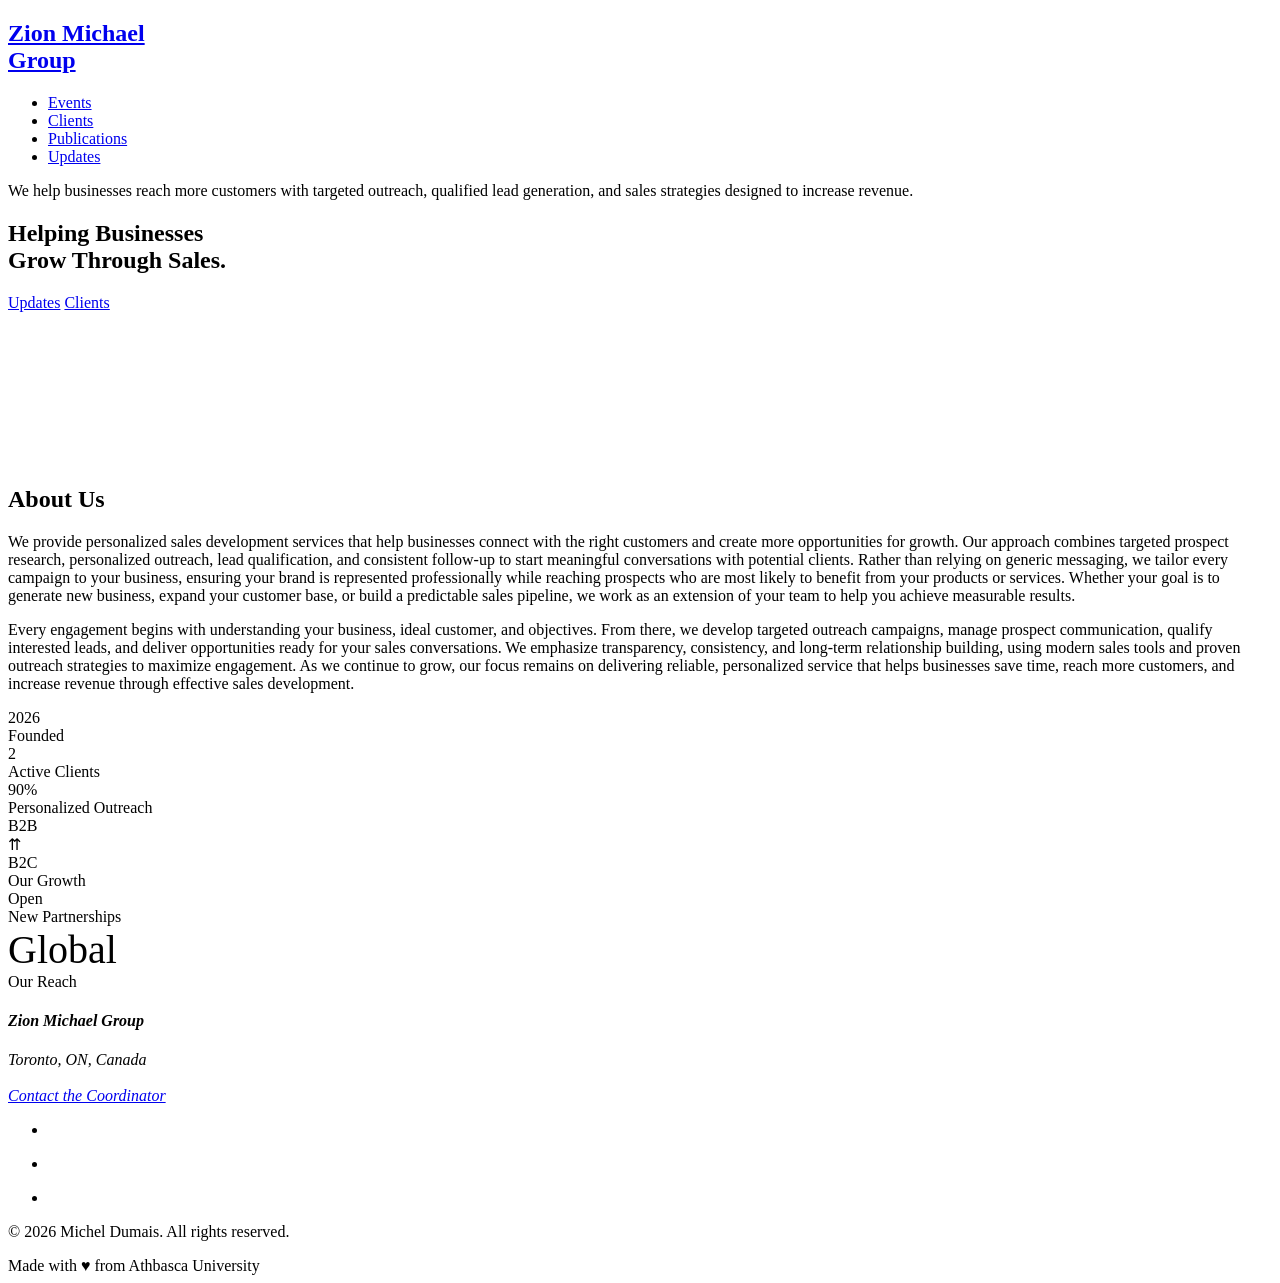
==== index.html @ 9daa804e "Update index.html" ====
<!DOCTYPE html>
<html lang="en">

<head>
  <!-- ================================
         META & PAGE SETTINGS
    ================================= -->
  <meta charset="UTF-8">
  <meta name="viewport" content="width=device-width, initial-scale=1.0">
  <title> Home M&Z Sales Development</title>
  <link rel="icon" type="image/png" href="../assets/logo.png">
  <!-- ================================
         STYLESHEETS
    ================================= -->
  <link rel="stylesheet" type="text/css" href="./css/styles-boilerplate.css">

  <!-- Google Fonts -->
  <link rel="preconnect" href="https://fonts.googleapis.com">
  <link rel="preconnect" href="https://fonts.gstatic.com" crossorigin>
  <link href="https://fonts.googleapis.com/css2?family=Inter:wght@300;400;500;600;700&display=swap" rel="stylesheet">
</head>

<body>
  <!-- ================================
         HEADER & NAVIGATION
    ================================= -->
  <header>
    <nav>
      </h1>
      <div class="container">

        <h1 class="logo">
          <a href="./index.html">
            <div 
              style="display: block; margin-top: 10px; margin-bottom: 20px;"
            >Zion Michael<div>
            <span>Group<br></span>
          </a>
        </h1>

        <ul class="site-nav">
          <li><a href="./html/events.html"><i class="fa fa-home site-nav--icon"></i>Events</a></li>
          <li><a href="./html/members.html"><i class="fa fa-info site-nav--icon"></i>Clients</a></li>
          <li><a href="./html/publications.html"><i class="fa fa-pencil site-nav--icon"></i>Publications</a></li>
          <li><a href="./html/updates.html"><i class="fa fa-pencil site-nav--icon"></i>Updates</a></li>
        </ul>

        <div class="menu-toggle">
          <div class="hamburger"></div>
        </div>
      </div>
    </nav>
  </header>


  <!-- ================================
         HERO / INFO SECTION
    ================================= -->
  <section class="info">
    <p class="tagline">
  We help businesses reach more customers with targeted outreach, qualified lead
  generation, and sales strategies designed to increase revenue.
    </p>
    <h1>Helping Businesses<br>Grow Through Sales.</h1> 
      <div class="actions">
        <a class="btn-primary" href="./html/updates.html">Updates</a>
        <a class="btn-secondary" href="./html/members.html">Clients</a>
    </div>
  </section>

  <!-- ================================
         BANNER / ANIMATION SECTION
    ================================= -->
  <!-- <div class="banner">
    <div id="stage-container">
      <div id="stage"></div>
    </div>
  </div> -->
  <div class="banner">
  <video 
    class="hero-video"
    autoplay
    muted
    loop
    playsinline
  >
    <source src="./assets/banner.mp4" type="video/mp4">
  </video>
</div>

  <!-- ================================
         CONTENT
    ================================= -->
    <section class="content-stats">
      <div class="container">
        <!-- Column 1: Text -->
        <div class="content-text">
          <h2>About Us</h2>
          <p>
            We provide personalized sales development services that help businesses connect with the right customers and create more
            opportunities for growth. Our approach combines targeted prospect research, personalized outreach, lead qualification,
            and consistent follow-up to start meaningful conversations with potential clients. Rather than relying on generic
            messaging, we tailor every campaign to your business, ensuring your brand is represented professionally while reaching
            prospects who are most likely to benefit from your products or services. Whether your goal is to generate new business,
            expand your customer base, or build a predictable sales pipeline, we work as an extension of your team to help you
            achieve measurable results.
          </p>
          <p>
            Every engagement begins with understanding your business, ideal customer, and objectives. From there, we develop
            targeted outreach campaigns, manage prospect communication, qualify interested leads, and deliver opportunities ready
            for your sales conversations. We emphasize transparency, consistency, and long-term relationship building, using
            modern sales tools and proven outreach strategies to maximize engagement. As we continue to grow, our focus remains
            on delivering reliable, personalized service that helps businesses save time, reach more customers, and increase
            revenue through effective sales development.
          </p>
        </div>
    
        <!-- Column 2: Statistics -->
        <div class="content-stats-boxes">
          <div class="stat-box">
            <div class="stat-number">2026</div>
            <div class="stat-label">Founded</div>
          </div>

          <div class="stat-box">
            <div class="stat-number">2</div>
            <div class="stat-label">Active Clients</div>
          </div>

          <div class="stat-box">
            <div class="stat-number">90%</div>
            <div class="stat-label">Personalized Outreach</div>
          </div>

          <div class="stat-box">
            <div class="stat-number">B2B<br>⇈<br>B2C</div>
            <div class="stat-label">Our Growth</div>
          </div>

          <div class="stat-box">
            <div class="stat-number">Open</div>
            <div class="stat-label">New Partnerships</div>
          </div>

          <div class="stat-box">
            <div class="stat-number" style="font-size: 40px;">Global</div>
            <div class="stat-label">Our Reach</div>
          </div>
        </div>
      </div>
    </section>
  <!-- ================================
         FOOTER
    ================================= -->
      <footer class="footer">
        <div class="footer__addr">
          <h1><span></span></h1>
          <address>
            <h4>Zion Michael Group</h4>
            Toronto, ON, Canada<br><br>
              <a class="footer__btn" href="mailto:mdeosaran1@learn.athabascau.ca@gmail.com">Contact the Coordinator</a>
          </address>
        </div>
      
        <ul class="footer__nav">
          <li class="nav__item">
            <!-- <h2 class="nav__title">Media</h2> -->
            <ul class="nav__ul">
              <!-- <li><a href="#">Online</a></li>
                <li><a href="#">Print</a></li>
                <li><a href="#">Alternative Ads</a></li> -->
            </ul>
          </li>
          <li class="nav__item nav__item--extra">
            <!-- <h2 class="nav__title">Technology</h2> -->
            <ul class="nav__ul nav__ul--extra">
              <!-- <li><a href="#">Hardware Design</a></li>
                <li><a href="#">Software Design</a></li>
                <li><a href="#">Digital Signage</a></li>
                <li><a href="#">Automation</a></li>
                <li><a href="#">Artificial Intelligence</a></li>
                <li><a href="#">IoT</a></li> -->
            </ul>
          </li>
          <li class="nav__item">
            <!-- <h2 class="nav__title">Legal</h2> -->
            <ul class="nav__ul">
              <!-- <li><a href="#">Privacy Policy</a></li>
                <li><a href="#">Terms of Use</a></li>
                <li><a href="#">Sitemap</a></li> -->
            </ul>
          </li>
        </ul>
      
        <!-- Small, centered Typeform embed -->
        <div class="footer__form-container">
          <div data-tf-live="01KF851VYP9SKPJ0FRV0RK702W"></div>
          <script src="//embed.typeform.com/next/embed.js"></script>
        </div>
      
      
        <div class="legal">
          <p>&copy; 2026 Michel Dumais. All rights reserved.</p>
          <div class="legal__links">
            <span>Made with <span class="heart"> ♥ </span> from Athbasca University</span>
          </div>
        </div>
      </footer>

  <!-- ================================
         SCRIPTS
    ================================= -->
  <script src="https://code.jquery.com/jquery-3.7.1.min.js"></script>
  <!-- <script src="./js/ascii-graphics.js"></script>
    -->
  <script>
    // Initialize settings and accessibility
    document.addEventListener("DOMContentLoaded", () => {
      SettingsManager.load();
      SettingsManager.apply();
      Accessibility.init();
    });

    // Mobile menu toggle
    $('.menu-toggle').click(function () {
      $('.site-nav').toggleClass('site-nav--open', 500);
      $(this).toggleClass('open');
    });
  </script>

</body>

</html>
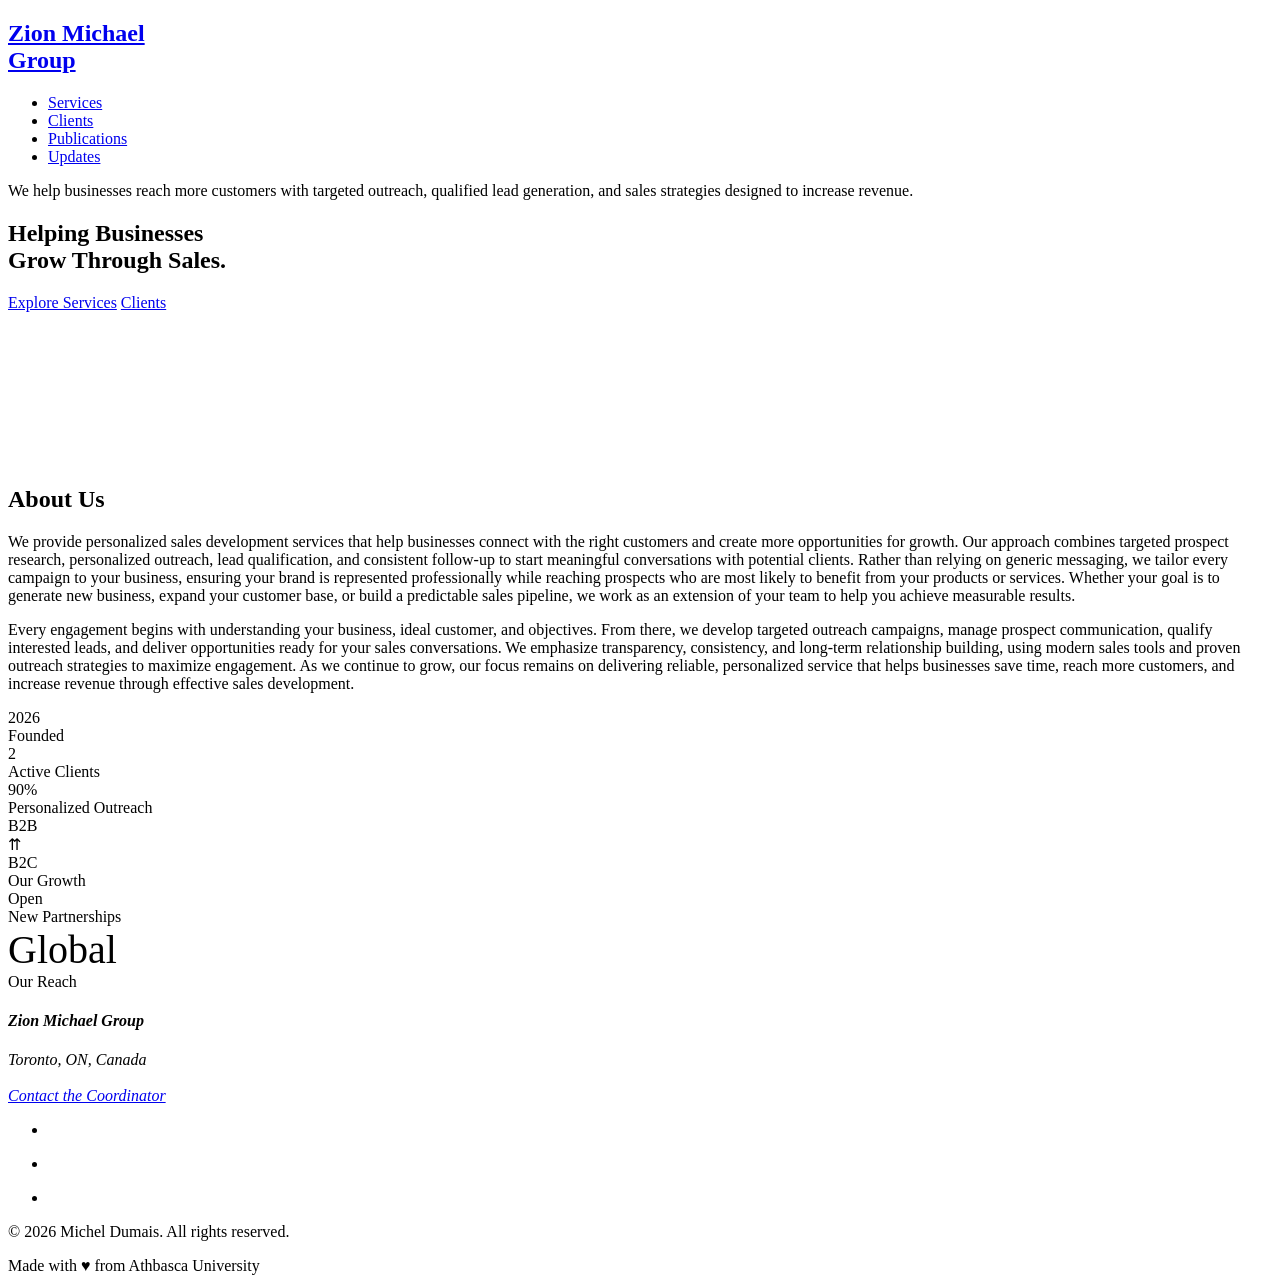
==== commit ca858441: "Add service pricing pages, quote requests, and Cal.com booking" ====
--- a/index.html
+++ b/index.html
@@ -1,233 +1,233 @@
-<!DOCTYPE html>
-<html lang="en">
-
-<head>
-  <!-- ================================
-         META & PAGE SETTINGS
-    ================================= -->
-  <meta charset="UTF-8">
-  <meta name="viewport" content="width=device-width, initial-scale=1.0">
-  <title> Home M&Z Sales Development</title>
-  <link rel="icon" type="image/png" href="../assets/logo.png">
-  <!-- ================================
-         STYLESHEETS
-    ================================= -->
-  <link rel="stylesheet" type="text/css" href="./css/styles-boilerplate.css">
-
-  <!-- Google Fonts -->
-  <link rel="preconnect" href="https://fonts.googleapis.com">
-  <link rel="preconnect" href="https://fonts.gstatic.com" crossorigin>
-  <link href="https://fonts.googleapis.com/css2?family=Inter:wght@300;400;500;600;700&display=swap" rel="stylesheet">
-</head>
-
-<body>
-  <!-- ================================
-         HEADER & NAVIGATION
-    ================================= -->
-  <header>
-    <nav>
-      </h1>
-      <div class="container">
-
-        <h1 class="logo">
-          <a href="./index.html">
-            <div 
-              style="display: block; margin-top: 10px; margin-bottom: 20px;"
-            >Zion Michael<div>
-            <span>Group<br></span>
-          </a>
-        </h1>
-
-        <ul class="site-nav">
-          <li><a href="./html/events.html"><i class="fa fa-home site-nav--icon"></i>Events</a></li>
-          <li><a href="./html/members.html"><i class="fa fa-info site-nav--icon"></i>Clients</a></li>
-          <li><a href="./html/publications.html"><i class="fa fa-pencil site-nav--icon"></i>Publications</a></li>
-          <li><a href="./html/updates.html"><i class="fa fa-pencil site-nav--icon"></i>Updates</a></li>
-        </ul>
-
-        <div class="menu-toggle">
-          <div class="hamburger"></div>
-        </div>
-      </div>
-    </nav>
-  </header>
-
-
-  <!-- ================================
-         HERO / INFO SECTION
-    ================================= -->
-  <section class="info">
-    <p class="tagline">
-  We help businesses reach more customers with targeted outreach, qualified lead
-  generation, and sales strategies designed to increase revenue.
-    </p>
-    <h1>Helping Businesses<br>Grow Through Sales.</h1> 
-      <div class="actions">
-        <a class="btn-primary" href="./html/updates.html">Updates</a>
-        <a class="btn-secondary" href="./html/members.html">Clients</a>
-    </div>
-  </section>
-
-  <!-- ================================
-         BANNER / ANIMATION SECTION
-    ================================= -->
-  <!-- <div class="banner">
-    <div id="stage-container">
-      <div id="stage"></div>
-    </div>
-  </div> -->
-  <div class="banner">
-  <video 
-    class="hero-video"
-    autoplay
-    muted
-    loop
-    playsinline
-  >
-    <source src="./assets/banner.mp4" type="video/mp4">
-  </video>
-</div>
-
-  <!-- ================================
-         CONTENT
-    ================================= -->
-    <section class="content-stats">
-      <div class="container">
-        <!-- Column 1: Text -->
-        <div class="content-text">
-          <h2>About Us</h2>
-          <p>
-            We provide personalized sales development services that help businesses connect with the right customers and create more
-            opportunities for growth. Our approach combines targeted prospect research, personalized outreach, lead qualification,
-            and consistent follow-up to start meaningful conversations with potential clients. Rather than relying on generic
-            messaging, we tailor every campaign to your business, ensuring your brand is represented professionally while reaching
-            prospects who are most likely to benefit from your products or services. Whether your goal is to generate new business,
-            expand your customer base, or build a predictable sales pipeline, we work as an extension of your team to help you
-            achieve measurable results.
-          </p>
-          <p>
-            Every engagement begins with understanding your business, ideal customer, and objectives. From there, we develop
-            targeted outreach campaigns, manage prospect communication, qualify interested leads, and deliver opportunities ready
-            for your sales conversations. We emphasize transparency, consistency, and long-term relationship building, using
-            modern sales tools and proven outreach strategies to maximize engagement. As we continue to grow, our focus remains
-            on delivering reliable, personalized service that helps businesses save time, reach more customers, and increase
-            revenue through effective sales development.
-          </p>
-        </div>
-    
-        <!-- Column 2: Statistics -->
-        <div class="content-stats-boxes">
-          <div class="stat-box">
-            <div class="stat-number">2026</div>
-            <div class="stat-label">Founded</div>
-          </div>
-
-          <div class="stat-box">
-            <div class="stat-number">2</div>
-            <div class="stat-label">Active Clients</div>
-          </div>
-
-          <div class="stat-box">
-            <div class="stat-number">90%</div>
-            <div class="stat-label">Personalized Outreach</div>
-          </div>
-
-          <div class="stat-box">
-            <div class="stat-number">B2B<br>⇈<br>B2C</div>
-            <div class="stat-label">Our Growth</div>
-          </div>
-
-          <div class="stat-box">
-            <div class="stat-number">Open</div>
-            <div class="stat-label">New Partnerships</div>
-          </div>
-
-          <div class="stat-box">
-            <div class="stat-number" style="font-size: 40px;">Global</div>
-            <div class="stat-label">Our Reach</div>
-          </div>
-        </div>
-      </div>
-    </section>
-  <!-- ================================
-         FOOTER
-    ================================= -->
-      <footer class="footer">
-        <div class="footer__addr">
-          <h1><span></span></h1>
-          <address>
-            <h4>Zion Michael Group</h4>
-            Toronto, ON, Canada<br><br>
-              <a class="footer__btn" href="mailto:mdeosaran1@learn.athabascau.ca@gmail.com">Contact the Coordinator</a>
-          </address>
-        </div>
-      
-        <ul class="footer__nav">
-          <li class="nav__item">
-            <!-- <h2 class="nav__title">Media</h2> -->
-            <ul class="nav__ul">
-              <!-- <li><a href="#">Online</a></li>
-                <li><a href="#">Print</a></li>
-                <li><a href="#">Alternative Ads</a></li> -->
-            </ul>
-          </li>
-          <li class="nav__item nav__item--extra">
-            <!-- <h2 class="nav__title">Technology</h2> -->
-            <ul class="nav__ul nav__ul--extra">
-              <!-- <li><a href="#">Hardware Design</a></li>
-                <li><a href="#">Software Design</a></li>
-                <li><a href="#">Digital Signage</a></li>
-                <li><a href="#">Automation</a></li>
-                <li><a href="#">Artificial Intelligence</a></li>
-                <li><a href="#">IoT</a></li> -->
-            </ul>
-          </li>
-          <li class="nav__item">
-            <!-- <h2 class="nav__title">Legal</h2> -->
-            <ul class="nav__ul">
-              <!-- <li><a href="#">Privacy Policy</a></li>
-                <li><a href="#">Terms of Use</a></li>
-                <li><a href="#">Sitemap</a></li> -->
-            </ul>
-          </li>
-        </ul>
-      
-        <!-- Small, centered Typeform embed -->
-        <div class="footer__form-container">
-          <div data-tf-live="01KF851VYP9SKPJ0FRV0RK702W"></div>
-          <script src="//embed.typeform.com/next/embed.js"></script>
-        </div>
-      
-      
-        <div class="legal">
-          <p>&copy; 2026 Michel Dumais. All rights reserved.</p>
-          <div class="legal__links">
-            <span>Made with <span class="heart"> ♥ </span> from Athbasca University</span>
-          </div>
-        </div>
-      </footer>
-
-  <!-- ================================
-         SCRIPTS
-    ================================= -->
-  <script src="https://code.jquery.com/jquery-3.7.1.min.js"></script>
-  <!-- <script src="./js/ascii-graphics.js"></script>
-    -->
-  <script>
-    // Initialize settings and accessibility
-    document.addEventListener("DOMContentLoaded", () => {
-      SettingsManager.load();
-      SettingsManager.apply();
-      Accessibility.init();
-    });
-
-    // Mobile menu toggle
-    $('.menu-toggle').click(function () {
-      $('.site-nav').toggleClass('site-nav--open', 500);
-      $(this).toggleClass('open');
-    });
-  </script>
-
-</body>
-
-</html>
+<!DOCTYPE html>
+<html lang="en">
+
+<head>
+  <!-- ================================
+         META & PAGE SETTINGS
+    ================================= -->
+  <meta charset="UTF-8">
+  <meta name="viewport" content="width=device-width, initial-scale=1.0">
+  <title> Home | Zion Michael Group</title>
+  <link rel="icon" type="image/png" href="../assets/logo.png">
+  <!-- ================================
+         STYLESHEETS
+    ================================= -->
+  <link rel="stylesheet" type="text/css" href="./css/styles-boilerplate.css">
+
+  <!-- Google Fonts -->
+  <link rel="preconnect" href="https://fonts.googleapis.com">
+  <link rel="preconnect" href="https://fonts.gstatic.com" crossorigin>
+  <link href="https://fonts.googleapis.com/css2?family=Inter:wght@300;400;500;600;700&display=swap" rel="stylesheet">
+</head>
+
+<body>
+  <!-- ================================
+         HEADER & NAVIGATION
+    ================================= -->
+  <header>
+    <nav>
+      </h1>
+      <div class="container">
+
+        <h1 class="logo">
+          <a href="./index.html">
+            <div 
+              style="display: block; margin-top: 10px; margin-bottom: 20px;"
+            >Zion Michael<div>
+            <span>Group<br></span>
+          </a>
+        </h1>
+
+        <ul class="site-nav">
+          <li><a href="/services/"><i class="fa fa-home site-nav--icon"></i>Services</a></li>
+          <li><a href="./html/members.html"><i class="fa fa-info site-nav--icon"></i>Clients</a></li>
+          <li><a href="./html/publications.html"><i class="fa fa-pencil site-nav--icon"></i>Publications</a></li>
+          <li><a href="./html/updates.html"><i class="fa fa-pencil site-nav--icon"></i>Updates</a></li>
+        </ul>
+
+        <div class="menu-toggle">
+          <div class="hamburger"></div>
+        </div>
+      </div>
+    </nav>
+  </header>
+
+
+  <!-- ================================
+         HERO / INFO SECTION
+    ================================= -->
+  <section class="info">
+    <p class="tagline">
+  We help businesses reach more customers with targeted outreach, qualified lead
+  generation, and sales strategies designed to increase revenue.
+    </p>
+    <h1>Helping Businesses<br>Grow Through Sales.</h1> 
+      <div class="actions">
+        <a class="btn-primary" href="/services/">Explore Services</a>
+        <a class="btn-secondary" href="./html/members.html">Clients</a>
+    </div>
+  </section>
+
+  <!-- ================================
+         BANNER / ANIMATION SECTION
+    ================================= -->
+  <!-- <div class="banner">
+    <div id="stage-container">
+      <div id="stage"></div>
+    </div>
+  </div> -->
+  <div class="banner">
+  <video 
+    class="hero-video"
+    autoplay
+    muted
+    loop
+    playsinline
+  >
+    <source src="./assets/banner.mp4" type="video/mp4">
+  </video>
+</div>
+
+  <!-- ================================
+         CONTENT
+    ================================= -->
+    <section class="content-stats">
+      <div class="container">
+        <!-- Column 1: Text -->
+        <div class="content-text">
+          <h2>About Us</h2>
+          <p>
+            We provide personalized sales development services that help businesses connect with the right customers and create more
+            opportunities for growth. Our approach combines targeted prospect research, personalized outreach, lead qualification,
+            and consistent follow-up to start meaningful conversations with potential clients. Rather than relying on generic
+            messaging, we tailor every campaign to your business, ensuring your brand is represented professionally while reaching
+            prospects who are most likely to benefit from your products or services. Whether your goal is to generate new business,
+            expand your customer base, or build a predictable sales pipeline, we work as an extension of your team to help you
+            achieve measurable results.
+          </p>
+          <p>
+            Every engagement begins with understanding your business, ideal customer, and objectives. From there, we develop
+            targeted outreach campaigns, manage prospect communication, qualify interested leads, and deliver opportunities ready
+            for your sales conversations. We emphasize transparency, consistency, and long-term relationship building, using
+            modern sales tools and proven outreach strategies to maximize engagement. As we continue to grow, our focus remains
+            on delivering reliable, personalized service that helps businesses save time, reach more customers, and increase
+            revenue through effective sales development.
+          </p>
+        </div>
+    
+        <!-- Column 2: Statistics -->
+        <div class="content-stats-boxes">
+          <div class="stat-box">
+            <div class="stat-number">2026</div>
+            <div class="stat-label">Founded</div>
+          </div>
+
+          <div class="stat-box">
+            <div class="stat-number">2</div>
+            <div class="stat-label">Active Clients</div>
+          </div>
+
+          <div class="stat-box">
+            <div class="stat-number">90%</div>
+            <div class="stat-label">Personalized Outreach</div>
+          </div>
+
+          <div class="stat-box">
+            <div class="stat-number">B2B<br>⇈<br>B2C</div>
+            <div class="stat-label">Our Growth</div>
+          </div>
+
+          <div class="stat-box">
+            <div class="stat-number">Open</div>
+            <div class="stat-label">New Partnerships</div>
+          </div>
+
+          <div class="stat-box">
+            <div class="stat-number" style="font-size: 40px;">Global</div>
+            <div class="stat-label">Our Reach</div>
+          </div>
+        </div>
+      </div>
+    </section>
+  <!-- ================================
+         FOOTER
+    ================================= -->
+      <footer class="footer">
+        <div class="footer__addr">
+          <h1><span></span></h1>
+          <address>
+            <h4>Zion Michael Group</h4>
+            Toronto, ON, Canada<br><br>
+              <a class="footer__btn" href="mailto:mdeosaran1@learn.athabascau.ca@gmail.com">Contact the Coordinator</a>
+          </address>
+        </div>
+      
+        <ul class="footer__nav">
+          <li class="nav__item">
+            <!-- <h2 class="nav__title">Media</h2> -->
+            <ul class="nav__ul">
+              <!-- <li><a href="#">Online</a></li>
+                <li><a href="#">Print</a></li>
+                <li><a href="#">Alternative Ads</a></li> -->
+            </ul>
+          </li>
+          <li class="nav__item nav__item--extra">
+            <!-- <h2 class="nav__title">Technology</h2> -->
+            <ul class="nav__ul nav__ul--extra">
+              <!-- <li><a href="#">Hardware Design</a></li>
+                <li><a href="#">Software Design</a></li>
+                <li><a href="#">Digital Signage</a></li>
+                <li><a href="#">Automation</a></li>
+                <li><a href="#">Artificial Intelligence</a></li>
+                <li><a href="#">IoT</a></li> -->
+            </ul>
+          </li>
+          <li class="nav__item">
+            <!-- <h2 class="nav__title">Legal</h2> -->
+            <ul class="nav__ul">
+              <!-- <li><a href="#">Privacy Policy</a></li>
+                <li><a href="#">Terms of Use</a></li>
+                <li><a href="#">Sitemap</a></li> -->
+            </ul>
+          </li>
+        </ul>
+      
+        <!-- Small, centered Typeform embed -->
+        <div class="footer__form-container">
+          <div data-tf-live="01KF851VYP9SKPJ0FRV0RK702W"></div>
+          <script src="//embed.typeform.com/next/embed.js"></script>
+        </div>
+      
+      
+        <div class="legal">
+          <p>&copy; 2026 Michel Dumais. All rights reserved.</p>
+          <div class="legal__links">
+            <span>Made with <span class="heart"> ♥ </span> from Athbasca University</span>
+          </div>
+        </div>
+      </footer>
+
+  <!-- ================================
+         SCRIPTS
+    ================================= -->
+  <script src="https://code.jquery.com/jquery-3.7.1.min.js"></script>
+  <!-- <script src="./js/ascii-graphics.js"></script>
+    -->
+  <script>
+    // Initialize settings and accessibility
+    document.addEventListener("DOMContentLoaded", () => {
+      SettingsManager.load();
+      SettingsManager.apply();
+      Accessibility.init();
+    });
+
+    // Mobile menu toggle
+    $('.menu-toggle').click(function () {
+      $('.site-nav').toggleClass('site-nav--open', 500);
+      $(this).toggleClass('open');
+    });
+  </script>
+
+</body>
+
+</html>
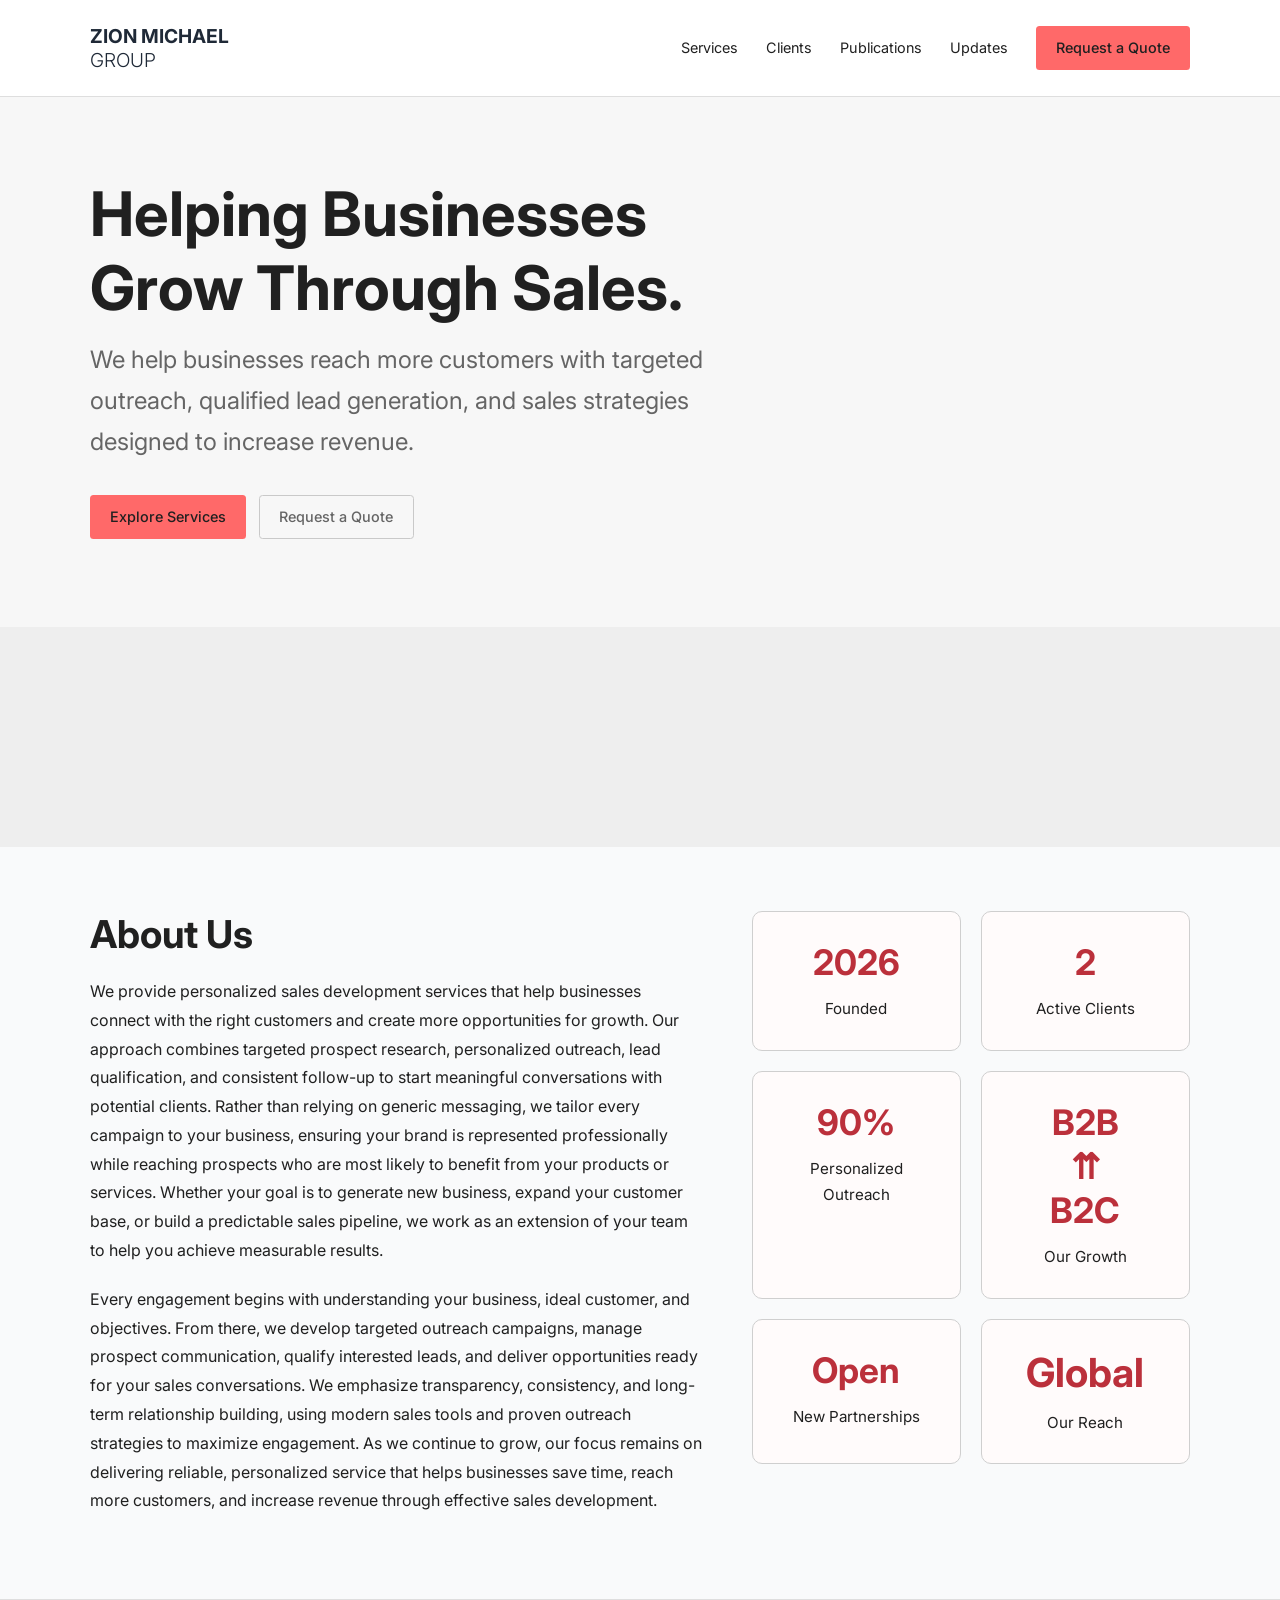
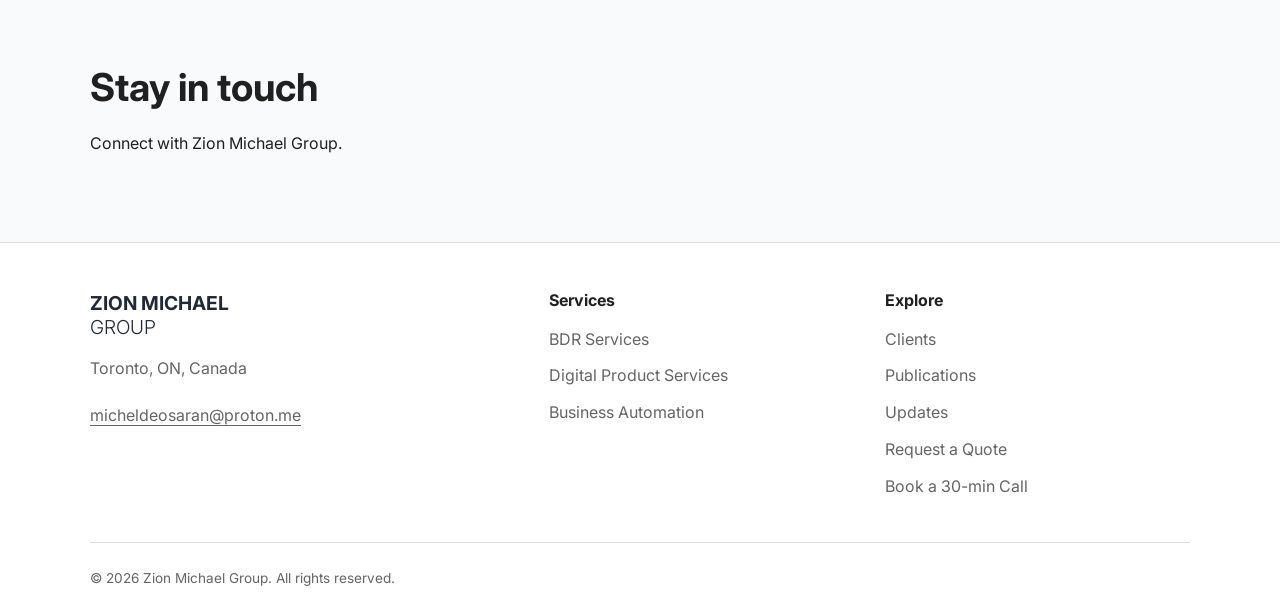
==== commit bf0ba73f: "Unify all pages with shared styling, navigation, and accessible interactions" ====
--- a/index.html
+++ b/index.html
@@ -1,81 +1,67 @@
-<!DOCTYPE html>
-<html lang="en">
-
-<head>
-  <!-- ================================
-         META & PAGE SETTINGS
-    ================================= -->
-  <meta charset="UTF-8">
-  <meta name="viewport" content="width=device-width, initial-scale=1.0">
-  <title> Home | Zion Michael Group</title>
-  <link rel="icon" type="image/png" href="../assets/logo.png">
-  <!-- ================================
-         STYLESHEETS
-    ================================= -->
-  <link rel="stylesheet" type="text/css" href="./css/styles-boilerplate.css">
-
-  <!-- Google Fonts -->
-  <link rel="preconnect" href="https://fonts.googleapis.com">
-  <link rel="preconnect" href="https://fonts.gstatic.com" crossorigin>
-  <link href="https://fonts.googleapis.com/css2?family=Inter:wght@300;400;500;600;700&display=swap" rel="stylesheet">
-</head>
-
-<body>
-  <!-- ================================
-         HEADER & NAVIGATION
-    ================================= -->
-  <header>
-    <nav>
-      </h1>
-      <div class="container">
-
-        <h1 class="logo">
-          <a href="./index.html">
-            <div 
-              style="display: block; margin-top: 10px; margin-bottom: 20px;"
-            >Zion Michael<div>
-            <span>Group<br></span>
-          </a>
-        </h1>
-
-        <ul class="site-nav">
-          <li><a href="/services/"><i class="fa fa-home site-nav--icon"></i>Services</a></li>
-          <li><a href="./html/members.html"><i class="fa fa-info site-nav--icon"></i>Clients</a></li>
-          <li><a href="./html/publications.html"><i class="fa fa-pencil site-nav--icon"></i>Publications</a></li>
-          <li><a href="./html/updates.html"><i class="fa fa-pencil site-nav--icon"></i>Updates</a></li>
-        </ul>
-
-        <div class="menu-toggle">
-          <div class="hamburger"></div>
-        </div>
-      </div>
-    </nav>
-  </header>
+<!doctype html>
+<html lang="en">
+<head>
+<meta charset="utf-8">
+<meta name="viewport" content="width=device-width, initial-scale=1">
+<title>Home | Zion Michael Group</title>
+<meta name="description" content="Home | Zion Michael Group">
+<link rel="icon" href="/assets/logo.png">
+<link rel="preconnect" href="https://fonts.googleapis.com">
+<link rel="preconnect" href="https://fonts.gstatic.com" crossorigin>
+<link href="https://fonts.googleapis.com/css2?family=Inter:wght@300;400;500;600;700&display=swap" rel="stylesheet">
+<link rel="stylesheet" href="/css/styles-boilerplate.css">
+<script src="/js/site.js" defer>
+</script>
+<script src="https://embed.typeform.com/next/embed.js" defer>
+</script>
+</head>
+<body>
+<a class="skip" href="#main">Skip to content</a>
+<header class="site-header">
+<nav class="container" aria-label="Main navigation">
+<a class="logo" href="/">Zion Michael<span>Group</span>
+</a>
+<button class="menu-toggle" type="button" aria-label="Open navigation" aria-controls="site-navigation" aria-expanded="false">
+<span class="hamburger">
+</span>
+</button>
+<ul class="site-nav" id="site-navigation">
+<li>
+<a href="/services/">Services</a>
+</li>
+<li>
+<a href="/html/members.html">Clients</a>
+</li>
+<li>
+<a href="/html/publications.html">Publications</a>
+</li>
+<li>
+<a href="/html/updates.html">Updates</a>
+</li>
+<li>
+<a class="btn-primary" href="/quote/">Request a Quote</a>
+</li>
+</ul>
+</nav>
+</header>
+<main id="main">
 
 
-  <!-- ================================
-         HERO / INFO SECTION
-    ================================= -->
-  <section class="info">
-    <p class="tagline">
+  
+  <section class="info">
+<h1>Helping Businesses<br>Grow Through Sales.</h1>
+<p class="tagline">
   We help businesses reach more customers with targeted outreach, qualified lead
   generation, and sales strategies designed to increase revenue.
-    </p>
-    <h1>Helping Businesses<br>Grow Through Sales.</h1> 
+    </p> 
       <div class="actions">
         <a class="btn-primary" href="/services/">Explore Services</a>
-        <a class="btn-secondary" href="./html/members.html">Clients</a>
+        <a class="btn-secondary" href="/quote/">Request a Quote</a>
     </div>
   </section>
 
-  <!-- ================================
-         BANNER / ANIMATION SECTION
-    ================================= -->
-  <!-- <div class="banner">
-    <div id="stage-container">
-      <div id="stage"></div>
-    </div>
-  </div> -->
+  
+  
   <div class="banner">
   <video 
     class="hero-video"
@@ -88,12 +74,10 @@
   </video>
 </div>
 
-  <!-- ================================
-         CONTENT
-    ================================= -->
+  
     <section class="content-stats">
       <div class="container">
-        <!-- Column 1: Text -->
+        
         <div class="content-text">
           <h2>About Us</h2>
           <p>
@@ -115,7 +99,7 @@
           </p>
         </div>
     
-        <!-- Column 2: Statistics -->
+        
         <div class="content-stats-boxes">
           <div class="stat-box">
             <div class="stat-number">2026</div>
@@ -149,85 +133,60 @@
         </div>
       </div>
     </section>
-  <!-- ================================
-         FOOTER
-    ================================= -->
-      <footer class="footer">
-        <div class="footer__addr">
-          <h1><span></span></h1>
-          <address>
-            <h4>Zion Michael Group</h4>
-            Toronto, ON, Canada<br><br>
-              <a class="footer__btn" href="mailto:mdeosaran1@learn.athabascau.ca@gmail.com">Contact the Coordinator</a>
-          </address>
-        </div>
-      
-        <ul class="footer__nav">
-          <li class="nav__item">
-            <!-- <h2 class="nav__title">Media</h2> -->
-            <ul class="nav__ul">
-              <!-- <li><a href="#">Online</a></li>
-                <li><a href="#">Print</a></li>
-                <li><a href="#">Alternative Ads</a></li> -->
-            </ul>
-          </li>
-          <li class="nav__item nav__item--extra">
-            <!-- <h2 class="nav__title">Technology</h2> -->
-            <ul class="nav__ul nav__ul--extra">
-              <!-- <li><a href="#">Hardware Design</a></li>
-                <li><a href="#">Software Design</a></li>
-                <li><a href="#">Digital Signage</a></li>
-                <li><a href="#">Automation</a></li>
-                <li><a href="#">Artificial Intelligence</a></li>
-                <li><a href="#">IoT</a></li> -->
-            </ul>
-          </li>
-          <li class="nav__item">
-            <!-- <h2 class="nav__title">Legal</h2> -->
-            <ul class="nav__ul">
-              <!-- <li><a href="#">Privacy Policy</a></li>
-                <li><a href="#">Terms of Use</a></li>
-                <li><a href="#">Sitemap</a></li> -->
-            </ul>
-          </li>
-        </ul>
-      
-        <!-- Small, centered Typeform embed -->
-        <div class="footer__form-container">
-          <div data-tf-live="01KF851VYP9SKPJ0FRV0RK702W"></div>
-          <script src="//embed.typeform.com/next/embed.js"></script>
-        </div>
-      
-      
-        <div class="legal">
-          <p>&copy; 2026 Michel Dumais. All rights reserved.</p>
-          <div class="legal__links">
-            <span>Made with <span class="heart"> ♥ </span> from Athbasca University</span>
-          </div>
-        </div>
-      </footer>
-
-  <!-- ================================
-         SCRIPTS
-    ================================= -->
-  <script src="https://code.jquery.com/jquery-3.7.1.min.js"></script>
-  <!-- <script src="./js/ascii-graphics.js"></script>
-    -->
-  <script>
-    // Initialize settings and accessibility
-    document.addEventListener("DOMContentLoaded", () => {
-      SettingsManager.load();
-      SettingsManager.apply();
-      Accessibility.init();
-    });
-
-    // Mobile menu toggle
-    $('.menu-toggle').click(function () {
-      $('.site-nav').toggleClass('site-nav--open', 500);
-      $(this).toggleClass('open');
-    });
-  </script>
-
-</body>
-
-</html>
+  
+      <section class="content-stats">
+<div class="container">
+<h2>Stay in touch</h2>
+<p>Connect with Zion Michael Group.</p>
+<div data-tf-live="01KF851VYP9SKPJ0FRV0RK702W">
+</div>
+</div>
+</section>
+</main>
+<footer class="footer">
+<div class="container footer-grid">
+<div>
+<a class="logo" href="/">Zion Michael<span>Group</span>
+</a>
+<p>Toronto, ON, Canada</p>
+<a href="mailto:micheldeosaran@proton.me">micheldeosaran@proton.me</a>
+</div>
+<div>
+<h2>Services</h2>
+<ul>
+<li>
+<a href="/services/bdr/">BDR Services</a>
+</li>
+<li>
+<a href="/services/product/">Digital Product Services</a>
+</li>
+<li>
+<a href="/services/automation/">Business Automation</a>
+</li>
+</ul>
+</div>
+<div>
+<h2>Explore</h2>
+<ul>
+<li>
+<a href="/html/members.html">Clients</a>
+</li>
+<li>
+<a href="/html/publications.html">Publications</a>
+</li>
+<li>
+<a href="/html/updates.html">Updates</a>
+</li>
+<li>
+<a href="/quote/">Request a Quote</a>
+</li>
+<li>
+<a href="https://cal.com/michel-mz/30min">Book a 30-min Call</a>
+</li>
+</ul>
+</div>
+</div>
+<div class="container legal">© 2026 Zion Michael Group. All rights reserved.</div>
+</footer>
+</body>
+</html>
--- a/css/styles-boilerplate.css
+++ b/css/styles-boilerplate.css
@@ -0,0 +1,138 @@
+/* Shared Zion Michael Group styles: coral, Inter, soft panels, and generous spacing. */
+:root { --accent:#ff6969; --accent-dark:#bb303b; --ink:#202020; --muted:#656565; --paper:#f9fafb; --panel:#fffbfb; --border:#dedede; --radius:10px; }
+*,*::before,*::after { box-sizing:border-box; }
+html { scroll-padding-top:6rem; }
+body { margin:0; min-height:100vh; display:flex; flex-direction:column; background:var(--paper); color:var(--ink); font:400 16px/1.7 Inter,Helvetica,Arial,sans-serif; }
+main { flex:1; min-width:0; }
+h1,h2,h3 { line-height:1.2; margin:0 0 1.25rem; font-weight:700; }
+h1 { font-size:clamp(2.2rem,4.8vw,4rem); max-width:23ch; }
+h2 { font-size:clamp(1.65rem,3vw,2.5rem); }
+h3 { font-size:1.3rem; }
+p { margin:0 0 1.25rem; }
+a { color:inherit; text-underline-offset:4px; }
+a:hover { color:var(--accent-dark); }
+button,input,select,textarea { font:inherit; }
+button,a,input,select,textarea,summary { -webkit-tap-highlight-color:transparent; }
+:focus-visible { outline:3px solid var(--accent-dark); outline-offset:4px; }
+img,video { max-width:100%; }
+[hidden],.hidden { display:none!important; }
+.container { width:calc(100% - 3rem); max-width:1100px; margin-inline:auto; }
+.site-header { background:#fff; border-bottom:1px solid var(--border); position:relative; z-index:20; }
+.site-header nav { min-height:96px; display:flex; align-items:center; justify-content:space-between; gap:2rem; }
+.logo { color:#1f2937; font-size:1.2rem; font-weight:700; text-transform:uppercase; text-decoration:none; line-height:1.25; flex-shrink:0; }
+.logo span { display:block; font-weight:300; }
+.site-nav { list-style:none; display:flex; align-items:center; gap:1.75rem; padding:0; margin:0; }
+.site-nav a { text-decoration:none; font-size:.9rem; }
+.site-nav a[aria-current="page"]:not(.btn-primary) { color:var(--accent-dark); box-shadow:0 2px var(--accent); padding-bottom:5px; }
+.menu-toggle { display:none; padding:16px 10px; border:0; background:transparent; cursor:pointer; }
+.hamburger,.hamburger::before,.hamburger::after { display:block; width:25px; height:2px; background:var(--ink); position:relative; }
+.hamburger::before,.hamburger::after { content:""; position:absolute; left:0; top:-8px; }
+.hamburger::after { top:8px; }
+.open .hamburger { background:transparent; }
+.open .hamburger::before { top:0; transform:rotate(45deg); }
+.open .hamburger::after { top:0; transform:rotate(-45deg); }
+.info { padding:5rem max(1.5rem,calc((100% - 1100px)/2)) 5.5rem; background:rgba(140,105,69,.018); display:flex; flex-direction:column; align-items:flex-start; gap:1rem; }
+.info h1 { margin:0; }
+.tagline { max-width:46ch; color:var(--muted); font-size:clamp(1.1rem,2vw,1.5rem); line-height:1.7; margin:0; }
+.eyebrow,.badge { font-size:.85rem; color:var(--muted); margin:0 0 .5rem; }
+.eyebrow { text-transform:uppercase; letter-spacing:.04em; }
+.back { font-size:.9rem; margin-bottom:1rem; display:inline-block; }
+.actions { display:flex; gap:.8rem; flex-wrap:wrap; margin-top:1rem; }
+.btn-primary,.btn-secondary,.footer__btn,.page-nav__btn { display:inline-flex; justify-content:center; align-items:center; min-height:44px; padding:.65rem 1.2rem; border:1px solid transparent; border-radius:3.5px; font-size:.9rem; font-weight:500; line-height:1.4; text-decoration:none; cursor:pointer; transition:background .18s,border-color .18s; }
+.btn-primary { background:var(--accent); color:#202020; }
+.btn-primary:hover { background:#f85b61; color:#202020; }
+.btn-secondary,.footer__btn,.page-nav__btn { background:transparent; color:var(--muted); border-color:#c9c9c9; }
+.btn-secondary:hover,.footer__btn:hover,.page-nav__btn:hover { border-color:var(--accent); background:#fff4f4; color:var(--ink); }
+.content-stats { padding:4rem 0; }
+.content-stats + .content-stats { border-top:1px solid var(--border); }
+.content-stats > .container:not(.service-section):has(.content-text) { display:grid; grid-template-columns:1.4fr 1fr; gap:3rem; align-items:start; }
+.content-text p { line-height:1.8; }
+.content-stats-boxes,.updates__stats { display:grid; grid-template-columns:repeat(2,minmax(0,1fr)); gap:1.25rem; }
+.stat-box,.updates__stats > div,.updates__grid article,.embed-panel { background:var(--panel); border:1px solid #cfcfcf; padding:1.75rem; border-radius:var(--radius); }
+.stat-box { text-align:center; }
+.stat-number,.updates__stats span { color:var(--accent-dark); font-size:2.2rem; line-height:1.25; font-weight:700; margin:0 0 .75rem; }
+.stat-label { font-size:.95rem; }
+.banner { height:220px; overflow:hidden; background:#eee; }
+.hero-video { display:block; width:100%; height:100%; object-fit:cover; }
+.pricing,.service-grid,.updates__grid { display:grid; grid-template-columns:repeat(2,minmax(0,1fr)); gap:1.5rem; margin-top:2rem; }
+.service-grid { grid-template-columns:repeat(3,minmax(0,1fr)); }
+.service-card { display:flex; flex-direction:column; text-align:left; min-width:0; }
+.service-card h3 { margin-top:.75rem; }
+.service-card .actions,.service-card .text-link { margin-top:auto; padding-top:1rem; }
+.service-card .actions a { flex:1 1 auto; }
+.service-card.featured { border:2px solid var(--accent); }
+.price { font-size:2rem; }
+.price small { display:block; font-size:.85rem; font-weight:400; color:var(--muted); margin-bottom:.35rem; }
+ul { padding-left:1.25rem; }
+.service-section li { margin-bottom:.55rem; }
+.terms { margin-top:2rem; color:var(--muted); font-size:.95rem; }
+.scope .service-section,.client-grid { display:grid; grid-template-columns:1fr 1fr; gap:3rem; }
+.booking { background:#fff4f4; }
+[data-calendar]:not(:empty) { height:760px; overflow:auto; margin-top:2rem; }
+[data-booking-status] { font-size:.9rem; color:var(--muted); margin-top:1rem; }
+.form-section .container { max-width:850px; }
+.fields { display:grid; grid-template-columns:1fr 1fr; gap:0 1.5rem; }
+label { display:block; margin-bottom:1.5rem; font-weight:500; }
+input:not([type="hidden"]),select,textarea { display:block; width:100%; margin-top:.5rem; padding:.75rem; color:var(--ink); background:#fff; border:1px solid #aaa; border-radius:3.5px; }
+textarea { resize:vertical; }
+#form-status { color:var(--accent-dark); }
+.embed-panel { min-height:350px; background:white; }
+.client-grid .stat-box { max-width:260px; margin-top:2rem; }
+.updates { padding-block:4.5rem; }
+.updates__header { text-align:left; margin-bottom:3rem; }
+.updates__header p { color:var(--muted); font-size:1.2rem; }
+.updates__stats { grid-template-columns:repeat(4,minmax(0,1fr)); margin-bottom:3rem; }
+.updates__stats p { margin:0; }
+.updates__featured { margin-bottom:3rem; }
+.updates__filters { display:flex; flex-wrap:wrap; gap:.6rem; margin:2rem 0; }
+.updates__filters button { border:1px solid #c9c9c9; border-radius:3.5px; padding:.5rem 1rem; min-height:44px; color:var(--ink); background:#fff; cursor:pointer; }
+.updates__filters button[aria-pressed="true"] { background:var(--accent); border-color:var(--accent); }
+.updates__grid article { min-width:0; }
+.updates__grid .meta { display:flex; justify-content:space-between; flex-wrap:wrap; gap:.5rem; color:var(--muted); font-size:.85rem; }
+.updates__empty { padding:2rem; border:1px solid var(--border); border-radius:var(--radius); }
+.resource-page { padding-block:3rem 5rem; }
+.resource-layout { display:grid; grid-template-columns:250px minmax(0,1fr); gap:3rem; margin-top:2rem; }
+.table-of-content { align-self:start; position:sticky; top:1rem; border:1px solid var(--border); border-radius:var(--radius); padding:1rem; background:white; }
+.table-of-content ul { list-style:none; padding:0; margin:0; }
+.table-of-content a { display:block; padding:.55rem; font-size:.9rem; text-decoration:none; }
+.table-of-content a[aria-current="page"] { background:#fff0f0; color:var(--accent-dark); border-radius:3.5px; }
+.main-content { min-width:0; }
+.main-content h1 { font-size:2rem; }
+.main-content h2 { font-size:1.6rem; margin-top:2rem; }
+.main-content h3 { margin-top:1.5rem; }
+.main-content table { display:block; overflow:auto; max-width:100%; }
+.main-content pre { white-space:pre-wrap; overflow-wrap:anywhere; background:#fff; border:1px solid var(--border); padding:1rem; border-radius:var(--radius); }
+.page-nav { display:flex; flex-wrap:wrap; justify-content:space-between; gap:1rem; margin-top:3rem; border-top:1px solid var(--border); padding-top:1.5rem; }
+.footer { padding:3rem 0 1.5rem; background:#fff; border-top:1px solid var(--border); color:var(--muted); }
+.footer-grid { display:grid; grid-template-columns:1.4fr 1fr 1fr; gap:2rem; }
+.footer .logo { display:inline-block; margin-bottom:1rem; }
+.footer h2 { font-size:1rem; color:var(--ink); margin-bottom:1rem; }
+.footer ul { list-style:none; padding:0; margin:0; }
+.footer li { margin-bottom:.6rem; }
+.footer a { overflow-wrap:anywhere; }
+.footer li a { text-decoration:none; }
+.legal { border-top:1px solid var(--border); margin-top:2rem; padding-top:1.5rem; font-size:.85rem; }
+.skip { position:absolute; top:-100px; left:1rem; z-index:100; padding:1rem; background:white; }
+.skip:focus { top:1rem; }
+@media(max-width:969px) {
+  .menu-toggle { display:block; }
+  .site-nav { display:none; position:absolute; top:100%; left:0; right:0; padding:1rem 1.5rem; background:white; border-bottom:1px solid var(--border); box-shadow:0 8px 12px #0000000a; }
+  .site-nav--open { display:flex; flex-direction:column; align-items:stretch; gap:.2rem; }
+  .site-nav a { display:block; padding:.75rem; }
+  .site-nav a[aria-current="page"]:not(.btn-primary) { box-shadow:none; background:#fff0f0; padding:.75rem; }
+  .service-grid { grid-template-columns:1fr; }
+  .resource-layout { grid-template-columns:200px minmax(0,1fr); gap:1.5rem; }
+}
+@media(max-width:700px) {
+  .container { width:calc(100% - 2rem); }
+  .site-header nav { min-height:80px; }
+  .info { padding:3rem 1rem; }
+  .content-stats,.updates { padding-block:3rem; }
+  .content-stats > .container:not(.service-section):has(.content-text),.scope .service-section,.client-grid,.fields,.pricing,.resource-layout,.footer-grid { grid-template-columns:1fr; }
+  .updates__stats { grid-template-columns:repeat(2,minmax(0,1fr)); }
+  .updates__grid { grid-template-columns:1fr; }
+  .table-of-content { position:static; }
+  .banner { height:200px; }
+  .footer-grid { gap:2rem; }
+}
+@media(prefers-reduced-motion:reduce) { *,*::before,*::after { animation:none!important; transition:none!important; scroll-behavior:auto!important; } }
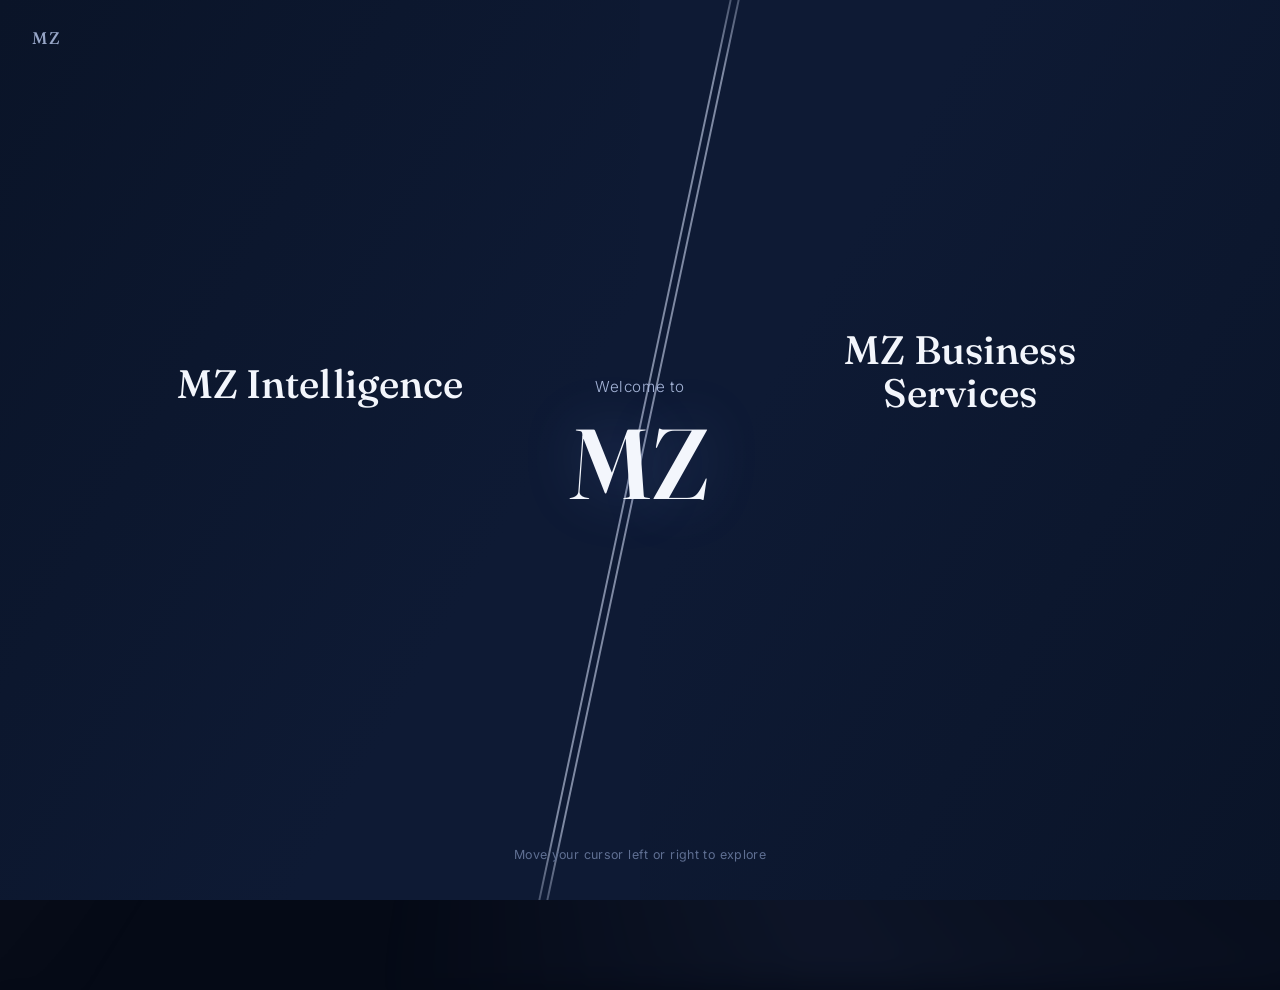
==== commit 259472fa: "Add supplied MZ gateway homepage and preserve business landing" ====
--- a/index.html
+++ b/index.html
@@ -1,192 +1,408 @@
-<!doctype html>
-<html lang="en">
-<head>
-<meta charset="utf-8">
-<meta name="viewport" content="width=device-width, initial-scale=1">
-<title>Home | Zion Michael Group</title>
-<meta name="description" content="Home | Zion Michael Group">
-<link rel="icon" href="/assets/logo.png">
-<link rel="preconnect" href="https://fonts.googleapis.com">
-<link rel="preconnect" href="https://fonts.gstatic.com" crossorigin>
-<link href="https://fonts.googleapis.com/css2?family=Inter:wght@300;400;500;600;700&display=swap" rel="stylesheet">
-<link rel="stylesheet" href="/css/styles-boilerplate.css">
-<script src="/js/site.js" defer>
-</script>
-<script src="https://embed.typeform.com/next/embed.js" defer>
-</script>
-</head>
-<body>
-<a class="skip" href="#main">Skip to content</a>
-<header class="site-header">
-<nav class="container" aria-label="Main navigation">
-<a class="logo" href="/">Zion Michael<span>Group</span>
-</a>
-<button class="menu-toggle" type="button" aria-label="Open navigation" aria-controls="site-navigation" aria-expanded="false">
-<span class="hamburger">
-</span>
-</button>
-<ul class="site-nav" id="site-navigation">
-<li>
-<a href="/services/">Services</a>
-</li>
-<li>
-<a href="/html/members.html">Clients</a>
-</li>
-<li>
-<a href="/html/publications.html">Publications</a>
-</li>
-<li>
-<a href="/html/updates.html">Updates</a>
-</li>
-<li>
-<a class="btn-primary" href="/quote/">Request a Quote</a>
-</li>
-</ul>
-</nav>
-</header>
-<main id="main">
-
-
-  
-  <section class="info">
-<h1>Helping Businesses<br>Grow Through Sales.</h1>
-<p class="tagline">
-  We help businesses reach more customers with targeted outreach, qualified lead
-  generation, and sales strategies designed to increase revenue.
-    </p> 
-      <div class="actions">
-        <a class="btn-primary" href="/services/">Explore Services</a>
-        <a class="btn-secondary" href="/quote/">Request a Quote</a>
+<!DOCTYPE html>
+<html lang="en">
+<head>
+<meta charset="UTF-8">
+<meta name="viewport" content="width=device-width, initial-scale=1, viewport-fit=cover">
+<title>MZ — Intelligence & Professional Services</title>
+<link rel="preconnect" href="https://fonts.googleapis.com">
+<link rel="preconnect" href="https://fonts.gstatic.com" crossorigin>
+<link href="https://fonts.googleapis.com/css2?family=Fraunces:opsz,wght@9..144,400;9..144,500;9..144,600&family=Inter:wght@300;400;500&display=swap" rel="stylesheet">
+<style>
+
+  :root{
+    --ink-950:#050a16;
+    --ink-900:#0a1428;
+    --ink-850:#0e1a34;
+    --ink-800:#14264a;
+    --mist:#a7b6d9;
+    --mist-dim:#5f6f92;
+    --paper:#f3f6fc;
+    --glow:#7fa4ff;
+    --glow-soft:rgba(127,164,255,0.35);
+    --serif: 'Fraunces', 'Iowan Old Style', 'Palatino Linotype', Georgia, serif;
+    --sans: 'Inter', -apple-system, BlinkMacSystemFont, 'Segoe UI', Roboto, sans-serif;
+    --ease: cubic-bezier(.65,0,.35,1);
+    --split-speed: .85s;
+    box-sizing: border-box;
+    padding-top: env(safe-area-inset-top, 0px);
+    padding-bottom: env(safe-area-inset-bottom, 0px);
+  }
+  html{ scroll-padding-top: env(safe-area-inset-top, 0px); }
+  *,*::before,*::after{ box-sizing: inherit; }
+
+  html,body{
+    height:100%;
+    margin:0;
+    background: var(--ink-950);
+    color: var(--paper);
+    font-family: var(--sans);
+    overflow: hidden;
+  }
+
+  @media (prefers-reduced-motion: reduce){
+    *{ transition-duration: .01ms !important; animation-duration: .01ms !important; }
+  }
+
+  /* ---------- ambient silk backdrop ---------- */
+  .silk{
+    position:fixed; inset:0; z-index:0; pointer-events:none;
+    background:
+      radial-gradient(60% 55% at 18% 20%, rgba(70,110,210,.35), transparent 60%),
+      radial-gradient(50% 60% at 85% 15%, rgba(150,180,255,.16), transparent 65%),
+      radial-gradient(70% 65% at 75% 85%, rgba(30,55,120,.5), transparent 60%),
+      linear-gradient(155deg, var(--ink-950) 0%, var(--ink-900) 45%, var(--ink-950) 100%);
+    animation: drift 34s ease-in-out infinite alternate;
+  }
+  .silk::after{
+    content:"";
+    position:absolute; inset:-10%;
+    background: conic-gradient(from 210deg at 40% 40%, transparent 0deg, rgba(255,255,255,.05) 40deg, transparent 90deg, transparent 260deg, rgba(120,150,255,.08) 300deg, transparent 340deg);
+    filter: blur(18px);
+    animation: swirl 48s linear infinite;
+  }
+  @keyframes drift{
+    0%   { background-position: 0% 0%, 100% 0%, 100% 100%, 0 0; }
+    100% { background-position: 6% 4%, 92% 8%, 88% 92%, 0 0; }
+  }
+  @keyframes swirl{
+    0%   { transform: rotate(0deg) scale(1.1); }
+    100% { transform: rotate(360deg) scale(1.1); }
+  }
+  .grain{
+    position:fixed; inset:0; z-index:1; pointer-events:none;
+    opacity:.05; mix-blend-mode:overlay;
+  }
+
+  /* ---------- corner wordmark ---------- */
+  .corner-mark{
+    position:fixed; z-index:20;
+    top: calc(28px + env(safe-area-inset-top, 0px));
+    left: 32px;
+    font-family: var(--serif);
+    font-size: 1.05rem;
+    letter-spacing: .12em;
+    color: var(--mist);
+    font-weight: 500;
+    opacity: .9;
+  }
+
+  /* ---------- stage & split ---------- */
+  .stage{
+    position:relative; z-index:2;
+    height:100vh; height:100dvh;
+    display:flex;
+  }
+
+  /* colour halves only — no text lives inside these anymore, so their
+     width can animate independently of where the titles sit on screen */
+  .panel{
+    position:relative;
+    height:100%;
+    overflow:hidden;
+    transition: flex-basis var(--split-speed) var(--ease);
+  }
+  .panel-left{
+    flex: 0 0 var(--left-width, 50%);
+    background: linear-gradient(120deg, var(--ink-900), var(--ink-850) 70%);
+  }
+  .panel-right{
+    flex: 1 1 auto;
+    background: linear-gradient(300deg, var(--ink-900), var(--ink-850) 70%);
+  }
+  .panel-left::before,
+  .panel-right::before{
+    content:"";
+    position:absolute; inset:0;
+    background: radial-gradient(120% 140% at 50% 50%, rgba(127,164,255,.10), transparent 60%);
+    opacity:0;
+    transition: opacity var(--split-speed) var(--ease);
+  }
+  .split[data-active="left"] .panel-left::before,
+  .split[data-active="right"] .panel-right::before{ opacity:1; }
+  .split[data-active="left"] .panel-right,
+  .split[data-active="right"] .panel-left{ filter: saturate(.65) brightness(.68); }
+
+  /* ---------- diagonal seam accent ---------- */
+  .seam{
+    position:absolute; top:0; bottom:0;
+    left: var(--left-width, 50%);
+    width: 64px;
+    transform: translateX(-50%);
+    z-index: 5;
+    pointer-events:none;
+    transition: left var(--split-speed) var(--ease);
+  }
+  .seam span{
+    position:absolute; top:-10%; bottom:-10%;
+    width:2px;
+    background: linear-gradient(to bottom, transparent, rgba(220,230,255,.55) 15%, rgba(220,230,255,.55) 85%, transparent);
+    transform: skewX(-12deg);
+  }
+  .seam span:first-child{ left:26px; }
+  .seam span:last-child{ left:34px; }
+
+  /* ---------- floating titles ----------
+     these sit directly on the stage (not inside the colour panels), so
+     "left" is a true percentage of the full viewport width — that's what
+     lets a title glide all the way to the screen's centre on hover,
+     independent of how wide its own panel currently is. */
+  .title-block{
+    position:absolute;
+    top:50%;
+    transform: translate(-50%,-50%);
+    z-index: 8;
+    width: max-content;
+    max-width: 30ch;
+    text-align:center;
+    opacity:1;
+    transition: left var(--split-speed) var(--ease), opacity .5s var(--ease);
+  }
+  .title-left{ left:25%; }
+  .title-right{ left:75%; }
+
+  .split[data-active="left"]  .title-left { left:50%; }
+  .split[data-active="left"]  .title-right{ left:91%; opacity:.45; }
+  .split[data-active="right"] .title-right{ left:50%; }
+  .split[data-active="right"] .title-left { left:9%;  opacity:.45; }
+
+  .panel-title{
+    display:inline-block;
+    font-family: var(--serif);
+    font-size: clamp(1.6rem, 3.1vw, 2.5rem);
+    font-weight: 500;
+    line-height:1.08;
+    color: var(--paper);
+    text-decoration:none;
+    letter-spacing: .003em;
+    position: relative;
+    transition: color .4s var(--ease);
+  }
+  .panel-title::after{
+    content:"";
+    position:absolute; left:0; right:0; bottom:-.08em;
+    height:1px;
+    background: var(--glow);
+    transform: scaleX(0);
+    transform-origin: center;
+    transition: transform .45s var(--ease);
+  }
+  .title-block:hover .panel-title,
+  .panel-title:focus-visible{ color: var(--glow); }
+  .title-block:hover .panel-title::after,
+  .panel-title:focus-visible::after{ transform: scaleX(1); }
+
+  .panel-desc{
+    margin-top: 20px;
+    display:flex;
+    flex-direction:column;
+    align-items:center;
+    gap:10px;
+    opacity:0;
+    transform: translateY(10px);
+    pointer-events:none;
+    transition: opacity .5s var(--ease), transform .5s var(--ease);
+  }
+  .split[data-active="left"]  .title-left  .panel-desc,
+  .split[data-active="right"] .title-right .panel-desc{
+    opacity:1; transform:none; pointer-events:auto;
+  }
+
+  .arrow{
+    display:inline-block;
+    color: var(--glow);
+    font-size: 1.1rem;
+    animation: nudge 1.8s ease-in-out infinite;
+  }
+  @keyframes nudge{
+    0%,100%{ transform: translateY(0); opacity:.65; }
+    50%{ transform: translateY(-4px); opacity:1; }
+  }
+
+  .panel-desc p{
+    margin:0;
+    max-width: 28ch;
+    font-size: .97rem;
+    line-height:1.6;
+    color: var(--mist);
+    font-weight:300;
+    text-align:center;
+  }
+
+  .desc-link{
+    color: var(--paper);
+    text-decoration: none;
+    font-size: .92rem;
+    letter-spacing:.01em;
+    border-bottom: 1px solid var(--glow-soft);
+    padding-bottom: 2px;
+    transition: color .3s, border-color .3s;
+  }
+  .desc-link:hover,
+  .desc-link:focus-visible{
+    color: var(--glow);
+    border-color: var(--glow);
+  }
+
+  /* ---------- idle centrepiece ---------- */
+  .brand-center{
+    position:absolute; top:50%; left:50%;
+    transform: translate(-50%,-50%);
+    z-index: 6;
+    text-align:center;
+    pointer-events:none;
+    transition: opacity .5s var(--ease), transform .6s var(--ease);
+  }
+  .brand-center .eyebrow{
+    display:block;
+    font-family: var(--sans);
+    font-weight:300;
+    font-size: .95rem;
+    color: var(--mist);
+    letter-spacing:.04em;
+    margin-bottom: 6px;
+  }
+  .brand-center h1{
+    margin:0;
+    font-family: var(--serif);
+    font-size: clamp(3rem, 8vw, 6.2rem);
+    font-weight:600;
+    letter-spacing: .01em;
+    color: var(--paper);
+    text-shadow: 0 0 60px rgba(127,164,255,.25);
+  }
+  .split[data-active="left"] .brand-center,
+  .split[data-active="right"] .brand-center{
+    opacity:0;
+    transform: translate(-50%,-50%) scale(.9);
+  }
+
+  /* ---------- footer hint ---------- */
+  .hint{
+    position:fixed; z-index:20;
+    bottom: calc(26px + env(safe-area-inset-bottom, 0px));
+    left:50%; transform:translateX(-50%);
+    font-size:.78rem;
+    color: var(--mist-dim);
+    letter-spacing:.03em;
+    white-space:nowrap;
+    transition: opacity .4s;
+  }
+  .split[data-active]:not([data-active="none"]) ~ .hint{ opacity:0; }
+
+  /* ---------- mobile: stacked, no hover trickery ---------- */
+  @media (max-width: 760px){
+    html,body{ overflow-y:auto; }
+    .stage{ flex-direction:column; height:auto; min-height:100dvh; }
+    .panel{ flex-basis:auto !important; min-height:50vh; }
+    .seam{ display:none; }
+    .brand-center{ display:none; }
+    .hint{ display:none; }
+    .corner-mark{ top: calc(20px + env(safe-area-inset-top,0px)); left:24px; }
+
+    .title-block,
+    .split[data-active="left"]  .title-left,
+    .split[data-active="left"]  .title-right,
+    .split[data-active="right"] .title-left,
+    .split[data-active="right"] .title-right{
+      left:50%;
+      width: min(88%, 46ch);
+      opacity:1;
+    }
+    .title-left{ top:25%; }
+    .title-right{ top:75%; }
+    .panel-desc,
+    .split[data-active] .title-left .panel-desc,
+    .split[data-active] .title-right .panel-desc{
+      opacity:1 !important; transform:none !important; pointer-events:auto !important;
+    }
+  }
+</style>
+</head>
+<body>
+
+  <div class="silk"></div>
+  <svg class="grain" width="100%" height="100%">
+    <filter id="n"><feTurbulence type="fractalNoise" baseFrequency="0.85" numOctaves="2" stitchTiles="stitch"/></filter>
+    <rect width="100%" height="100%" filter="url(#n)"/>
+  </svg>
+
+  <div class="corner-mark">MZ</div>
+
+  <main class="stage" id="stage">
+
+    <div class="panel panel-left"></div>
+    <div class="seam" id="seam"><span></span><span></span></div>
+    <div class="panel panel-right"></div>
+
+    <div class="title-block title-left">
+      <a href="https://zm-intel.onrender.com" class="panel-title">MZ Intelligence</a>
+      <div class="panel-desc">
+        <span class="arrow" aria-hidden="true">&uarr;</span>
+        <p>Data-driven intelligence and analysis that turns signal into decisions.</p>
+        <a href="https://zm-intel.onrender.com" class="desc-link">Explore Intelligence</a>
+      </div>
     </div>
-  </section>
-
-  
-  
-  <div class="banner">
-  <video 
-    class="hero-video"
-    autoplay
-    muted
-    loop
-    playsinline
-  >
-    <source src="./assets/banner.mp4" type="video/mp4">
-  </video>
-</div>
-
-  
-    <section class="content-stats">
-      <div class="container">
-        
-        <div class="content-text">
-          <h2>About Us</h2>
-          <p>
-            We provide personalized sales development services that help businesses connect with the right customers and create more
-            opportunities for growth. Our approach combines targeted prospect research, personalized outreach, lead qualification,
-            and consistent follow-up to start meaningful conversations with potential clients. Rather than relying on generic
-            messaging, we tailor every campaign to your business, ensuring your brand is represented professionally while reaching
-            prospects who are most likely to benefit from your products or services. Whether your goal is to generate new business,
-            expand your customer base, or build a predictable sales pipeline, we work as an extension of your team to help you
-            achieve measurable results.
-          </p>
-          <p>
-            Every engagement begins with understanding your business, ideal customer, and objectives. From there, we develop
-            targeted outreach campaigns, manage prospect communication, qualify interested leads, and deliver opportunities ready
-            for your sales conversations. We emphasize transparency, consistency, and long-term relationship building, using
-            modern sales tools and proven outreach strategies to maximize engagement. As we continue to grow, our focus remains
-            on delivering reliable, personalized service that helps businesses save time, reach more customers, and increase
-            revenue through effective sales development.
-          </p>
-        </div>
-    
-        
-        <div class="content-stats-boxes">
-          <div class="stat-box">
-            <div class="stat-number">2026</div>
-            <div class="stat-label">Founded</div>
-          </div>
-
-          <div class="stat-box">
-            <div class="stat-number">2</div>
-            <div class="stat-label">Active Clients</div>
-          </div>
-
-          <div class="stat-box">
-            <div class="stat-number">90%</div>
-            <div class="stat-label">Personalized Outreach</div>
-          </div>
-
-          <div class="stat-box">
-            <div class="stat-number">B2B<br>⇈<br>B2C</div>
-            <div class="stat-label">Our Growth</div>
-          </div>
-
-          <div class="stat-box">
-            <div class="stat-number">Open</div>
-            <div class="stat-label">New Partnerships</div>
-          </div>
-
-          <div class="stat-box">
-            <div class="stat-number" style="font-size: 40px;">Global</div>
-            <div class="stat-label">Our Reach</div>
-          </div>
-        </div>
+
+    <div class="title-block title-right">
+      <a href="/business-services.html" class="panel-title">MZ Business Services</a>
+      <div class="panel-desc">
+        <span class="arrow" aria-hidden="true">&uarr;</span>
+        <p>Strategic services and execution support that move your business forward.</p>
+        <a href="/business-services.html" class="desc-link">Explore Business Services</a>
       </div>
-    </section>
-  
-      <section class="content-stats">
-<div class="container">
-<h2>Stay in touch</h2>
-<p>Connect with Zion Michael Group.</p>
-<div data-tf-live="01KF851VYP9SKPJ0FRV0RK702W">
-</div>
-</div>
-</section>
-</main>
-<footer class="footer">
-<div class="container footer-grid">
-<div>
-<a class="logo" href="/">Zion Michael<span>Group</span>
-</a>
-<p>Toronto, ON, Canada</p>
-<a href="mailto:micheldeosaran@proton.me">micheldeosaran@proton.me</a>
-</div>
-<div>
-<h2>Services</h2>
-<ul>
-<li>
-<a href="/services/bdr/">BDR Services</a>
-</li>
-<li>
-<a href="/services/product/">Digital Product Services</a>
-</li>
-<li>
-<a href="/services/automation/">Business Automation</a>
-</li>
-</ul>
-</div>
-<div>
-<h2>Explore</h2>
-<ul>
-<li>
-<a href="/html/members.html">Clients</a>
-</li>
-<li>
-<a href="/html/publications.html">Publications</a>
-</li>
-<li>
-<a href="/html/updates.html">Updates</a>
-</li>
-<li>
-<a href="/quote/">Request a Quote</a>
-</li>
-<li>
-<a href="https://cal.com/michel-mz/30min">Book a 30-min Call</a>
-</li>
-</ul>
-</div>
-</div>
-<div class="container legal">© 2026 Zion Michael Group. All rights reserved.</div>
-</footer>
-</body>
+    </div>
+
+    <div class="brand-center" id="brandCenter">
+      <span class="eyebrow">Welcome to</span>
+      <h1>MZ</h1>
+    </div>
+
+  </main>
+
+  <p class="hint">Move your cursor left or right to explore</p>
+
+  <script>
+    (function(){
+      var stage   = document.getElementById('stage');
+      var isTouch = window.matchMedia('(max-width: 760px)').matches;
+
+      stage.classList.add('split');
+
+      function setActive(side){
+        stage.setAttribute('data-active', side);
+        var leftWidth = side === 'left' ? '80%' : side === 'right' ? '20%' : '50%';
+        stage.style.setProperty('--left-width', leftWidth);
+      }
+      setActive('none');
+
+      if (!isTouch){
+        var lastSide = 'none';
+        var margin   = 0.08; // half-width of the neutral dead-zone, in viewport fractions
+
+        // the dead-zone that resets to neutral is centred on wherever the
+        // seam currently sits — not on the screen's midpoint — so once a
+        // side has expanded, only crossing near its (now off-centre) seam
+        // triggers a change, instead of the original screen-centre band.
+        function seamFor(side){
+          return side === 'left' ? 0.80 : side === 'right' ? 0.20 : 0.50;
+        }
+
+        stage.addEventListener('mousemove', function(e){
+          var x = e.clientX / window.innerWidth;
+          var seam = seamFor(lastSide);
+          var side = x < seam - margin ? 'left' : x > seam + margin ? 'right' : 'none';
+          if (side !== lastSide){
+            lastSide = side;
+            setActive(side);
+          }
+        });
+        stage.addEventListener('mouseleave', function(){
+          lastSide = 'none';
+          setActive('none');
+        });
+      }
+    })();
+  </script>
+
+</body>
 </html>
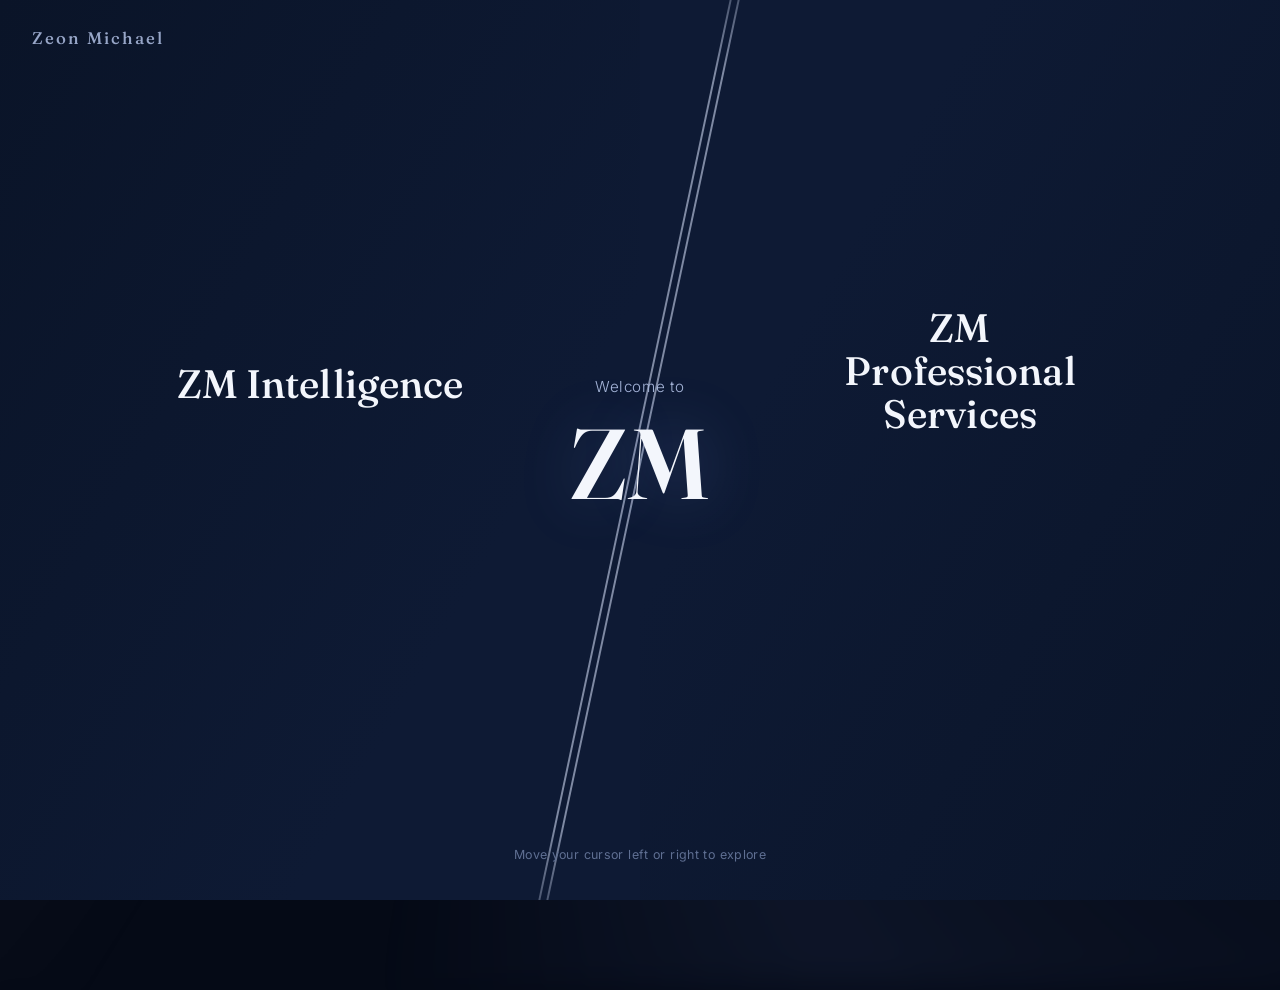
==== commit e2b79371: "Update ZM and Zeon Michael branding and remove services landing video" ====
--- a/index.html
+++ b/index.html
@@ -3,7 +3,7 @@
 <head>
 <meta charset="UTF-8">
 <meta name="viewport" content="width=device-width, initial-scale=1, viewport-fit=cover">
-<title>MZ — Intelligence & Professional Services</title>
+<title>ZM — Intelligence & Professional Services</title>
 <link rel="preconnect" href="https://fonts.googleapis.com">
 <link rel="preconnect" href="https://fonts.gstatic.com" crossorigin>
 <link href="https://fonts.googleapis.com/css2?family=Fraunces:opsz,wght@9..144,400;9..144,500;9..144,600&family=Inter:wght@300;400;500&display=swap" rel="stylesheet">
@@ -326,7 +326,7 @@
     <rect width="100%" height="100%" filter="url(#n)"/>
   </svg>
 
-  <div class="corner-mark">MZ</div>
+  <div class="corner-mark">Zeon Michael</div>
 
   <main class="stage" id="stage">
 
@@ -335,7 +335,7 @@
     <div class="panel panel-right"></div>
 
     <div class="title-block title-left">
-      <a href="https://zm-intel.onrender.com" class="panel-title">MZ Intelligence</a>
+      <a href="https://zm-intel.onrender.com" class="panel-title">ZM Intelligence</a>
       <div class="panel-desc">
         <span class="arrow" aria-hidden="true">&uarr;</span>
         <p>Data-driven intelligence and analysis that turns signal into decisions.</p>
@@ -344,17 +344,17 @@
     </div>
 
     <div class="title-block title-right">
-      <a href="/business-services.html" class="panel-title">MZ Business Services</a>
+      <a href="/business-services.html" class="panel-title">ZM Professional Services</a>
       <div class="panel-desc">
         <span class="arrow" aria-hidden="true">&uarr;</span>
         <p>Strategic services and execution support that move your business forward.</p>
-        <a href="/business-services.html" class="desc-link">Explore Business Services</a>
+        <a href="/business-services.html" class="desc-link">Explore Professional Services</a>
       </div>
     </div>
 
     <div class="brand-center" id="brandCenter">
       <span class="eyebrow">Welcome to</span>
-      <h1>MZ</h1>
+      <h1>ZM</h1>
     </div>
 
   </main>
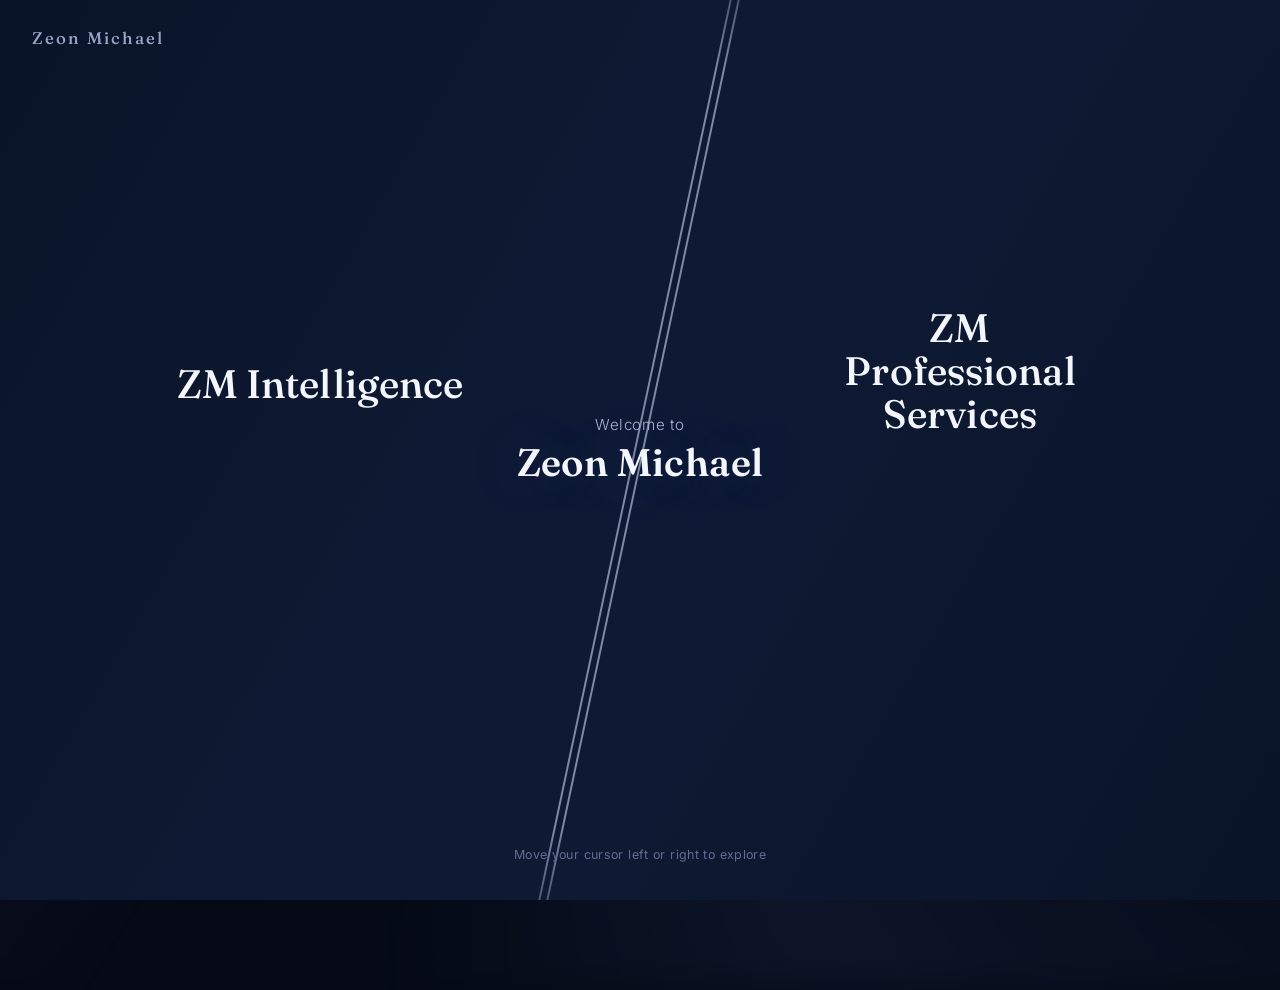
==== commit 94c01132: "Show Welcome to Zeon Michael on gateway desktop and mobile" ====
--- a/index.html
+++ b/index.html
@@ -316,6 +316,21 @@
       opacity:1 !important; transform:none !important; pointer-events:auto !important;
     }
   }
+/* Keep the full welcome name clear between the two destination links. */
+  .brand-center { width:22%; }
+  .brand-center h1 { font-size:clamp(1.6rem,3vw,3rem); line-height:1.15; }
+  @media (max-width:760px) {
+    .stage .panel { display:none; }
+    .stage.split .brand-center {
+      display:block; position:relative; inset:auto; order:-1;
+      width:100%; padding:90px 24px 30px; opacity:1; transform:none;
+    }
+    .stage.split .title-block {
+      position:relative; inset:auto; transform:none; width:100%;
+      max-width:none; padding:3rem 1.5rem;
+    }
+    .stage.split .title-right { background:rgba(127,164,255,.04); }
+  }
 </style>
 </head>
 <body>
@@ -354,7 +369,7 @@
 
     <div class="brand-center" id="brandCenter">
       <span class="eyebrow">Welcome to</span>
-      <h1>ZM</h1>
+      <h1>Zeon Michael</h1>
     </div>
 
   </main>
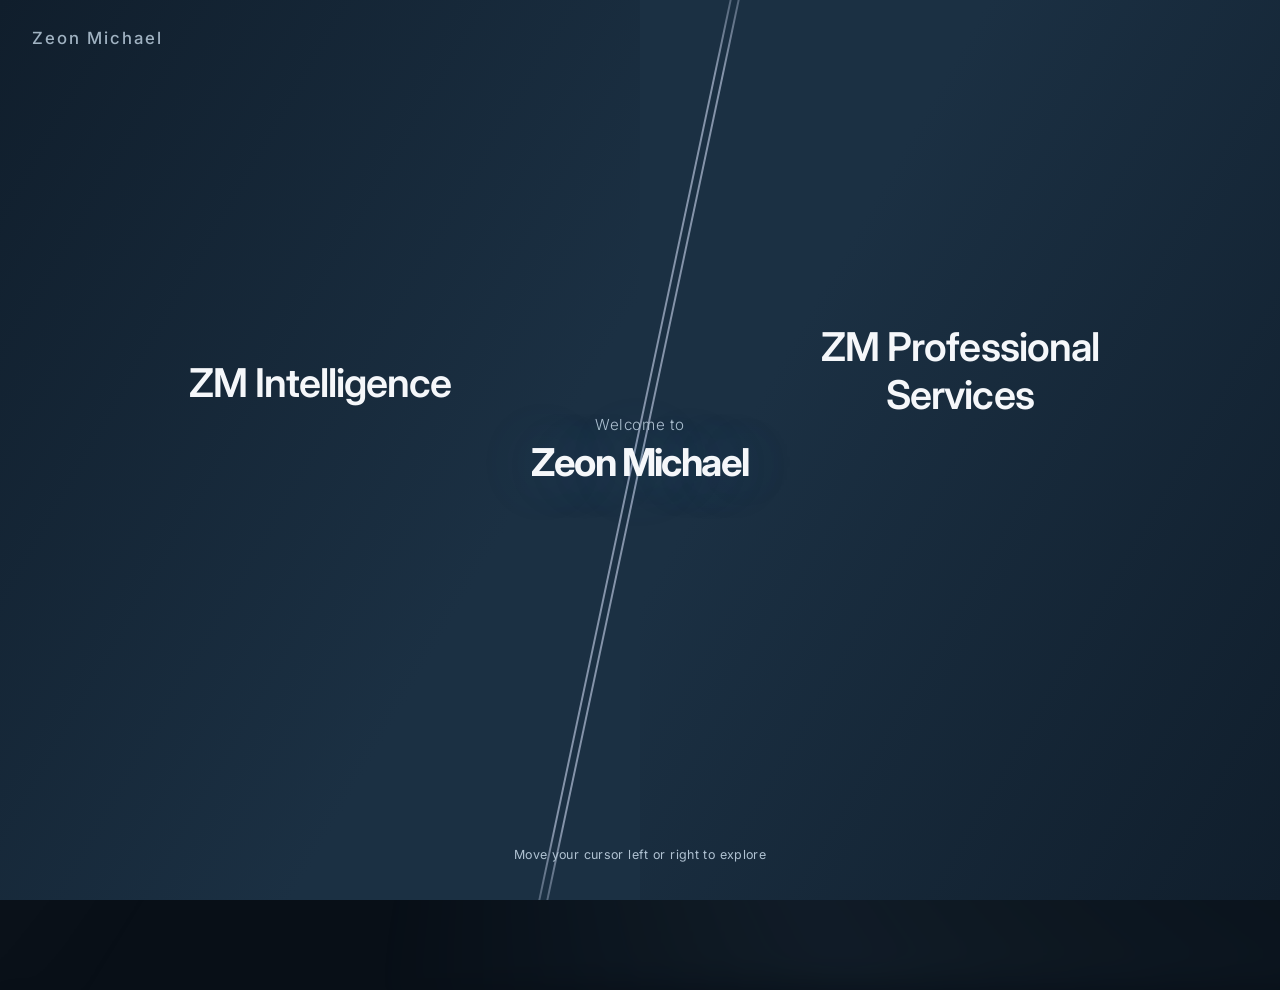
==== commit a8152424: "Unify all views with ZM navy palette and Inter typography" ====
--- a/index.html
+++ b/index.html
@@ -6,21 +6,21 @@
 <title>ZM — Intelligence & Professional Services</title>
 <link rel="preconnect" href="https://fonts.googleapis.com">
 <link rel="preconnect" href="https://fonts.gstatic.com" crossorigin>
-<link href="https://fonts.googleapis.com/css2?family=Fraunces:opsz,wght@9..144,400;9..144,500;9..144,600&family=Inter:wght@300;400;500&display=swap" rel="stylesheet">
+<link rel="stylesheet" href="/css/brand-theme.css">
 <style>
 
   :root{
-    --ink-950:#050a16;
-    --ink-900:#0a1428;
-    --ink-850:#0e1a34;
-    --ink-800:#14264a;
-    --mist:#a7b6d9;
-    --mist-dim:#5f6f92;
-    --paper:#f3f6fc;
-    --glow:#7fa4ff;
-    --glow-soft:rgba(127,164,255,0.35);
-    --serif: 'Fraunces', 'Iowan Old Style', 'Palatino Linotype', Georgia, serif;
-    --sans: 'Inter', -apple-system, BlinkMacSystemFont, 'Segoe UI', Roboto, sans-serif;
+    --ink-950:var(--zm-midnight);
+    --ink-900:var(--zm-navy);
+    --ink-850:var(--zm-slate);
+    --ink-800:var(--zm-slate);
+    --mist:var(--zm-muted);
+    --mist-dim:var(--zm-muted);
+    --paper:var(--zm-white);
+    --glow:var(--zm-blue);
+    --glow-soft:rgba(121,184,235,0.35);
+    --serif:var(--zm-font);
+    --sans:var(--zm-font);
     --ease: cubic-bezier(.65,0,.35,1);
     --split-speed: .85s;
     box-sizing: border-box;
@@ -47,16 +47,16 @@
   .silk{
     position:fixed; inset:0; z-index:0; pointer-events:none;
     background:
-      radial-gradient(60% 55% at 18% 20%, rgba(70,110,210,.35), transparent 60%),
-      radial-gradient(50% 60% at 85% 15%, rgba(150,180,255,.16), transparent 65%),
-      radial-gradient(70% 65% at 75% 85%, rgba(30,55,120,.5), transparent 60%),
+      radial-gradient(60% 55% at 18% 20%, rgba(45,116,173,.35), transparent 60%),
+      radial-gradient(50% 60% at 85% 15%, rgba(144,174,199,.16), transparent 65%),
+      radial-gradient(70% 65% at 75% 85%, rgba(16,41,64,.5), transparent 60%),
       linear-gradient(155deg, var(--ink-950) 0%, var(--ink-900) 45%, var(--ink-950) 100%);
     animation: drift 34s ease-in-out infinite alternate;
   }
   .silk::after{
     content:"";
     position:absolute; inset:-10%;
-    background: conic-gradient(from 210deg at 40% 40%, transparent 0deg, rgba(255,255,255,.05) 40deg, transparent 90deg, transparent 260deg, rgba(120,150,255,.08) 300deg, transparent 340deg);
+    background: conic-gradient(from 210deg at 40% 40%, transparent 0deg, rgba(255,255,255,.05) 40deg, transparent 90deg, transparent 260deg, rgba(121,184,235,.08) 300deg, transparent 340deg);
     filter: blur(18px);
     animation: swirl 48s linear infinite;
   }
@@ -113,7 +113,7 @@
   .panel-right::before{
     content:"";
     position:absolute; inset:0;
-    background: radial-gradient(120% 140% at 50% 50%, rgba(127,164,255,.10), transparent 60%);
+    background: radial-gradient(120% 140% at 50% 50%, rgba(121,184,235,.10), transparent 60%);
     opacity:0;
     transition: opacity var(--split-speed) var(--ease);
   }
@@ -268,7 +268,7 @@
     font-weight:600;
     letter-spacing: .01em;
     color: var(--paper);
-    text-shadow: 0 0 60px rgba(127,164,255,.25);
+    text-shadow: 0 0 60px rgba(121,184,235,.25);
   }
   .split[data-active="left"] .brand-center,
   .split[data-active="right"] .brand-center{
@@ -329,8 +329,10 @@
       position:relative; inset:auto; transform:none; width:100%;
       max-width:none; padding:3rem 1.5rem;
     }
-    .stage.split .title-right { background:rgba(127,164,255,.04); }
+    .stage.split .title-right { background:rgba(121,184,235,.04); }
   }
+.panel-title { font-weight:600; line-height:1.2; letter-spacing:-.025em; }
+.brand-center h1 { font-weight:700; letter-spacing:-.04em; }
 </style>
 </head>
 <body>
--- a/css/brand-theme.css
+++ b/css/brand-theme.css
@@ -0,0 +1,30 @@
+/* ZM brand system. Keep this file identical in both websites. */
+@import url('https://fonts.googleapis.com/css2?family=Inter:wght@300;400;500;600;700;800&display=swap');
+:root {
+  color-scheme: dark;
+  --zm-midnight: #080f17;
+  --zm-navy: #101e2c;
+  --zm-slate: #1b3043;
+  --zm-blue: #79b8eb;
+  --zm-blue-hover: #a5d1f3;
+  --zm-white: #f5f7fa;
+  --zm-muted: #b0c2d2;
+  --zm-line: #344c60;
+  --zm-font: 'Inter', -apple-system, BlinkMacSystemFont, 'Segoe UI', sans-serif;
+  --ink: var(--zm-white);
+  --muted: var(--zm-muted);
+  --paper: var(--zm-midnight);
+  --surface: var(--zm-navy);
+  --panel: var(--zm-navy);
+  --dark: var(--zm-midnight);
+  --accent: var(--zm-blue);
+  --accent-dark: var(--zm-blue-hover);
+  --line: var(--zm-line);
+  --border: var(--zm-line);
+}
+body { background: var(--paper); color: var(--ink); font-family: var(--zm-font); }
+button, input, select, textarea { font-family: var(--zm-font); }
+::selection { background: var(--zm-blue); color: var(--zm-midnight); }
+:focus-visible { outline: 3px solid var(--zm-blue); outline-offset: 4px; }
+input::placeholder, textarea::placeholder { color: var(--muted); opacity: 1; }
+input, select, textarea { accent-color: var(--zm-blue); }
